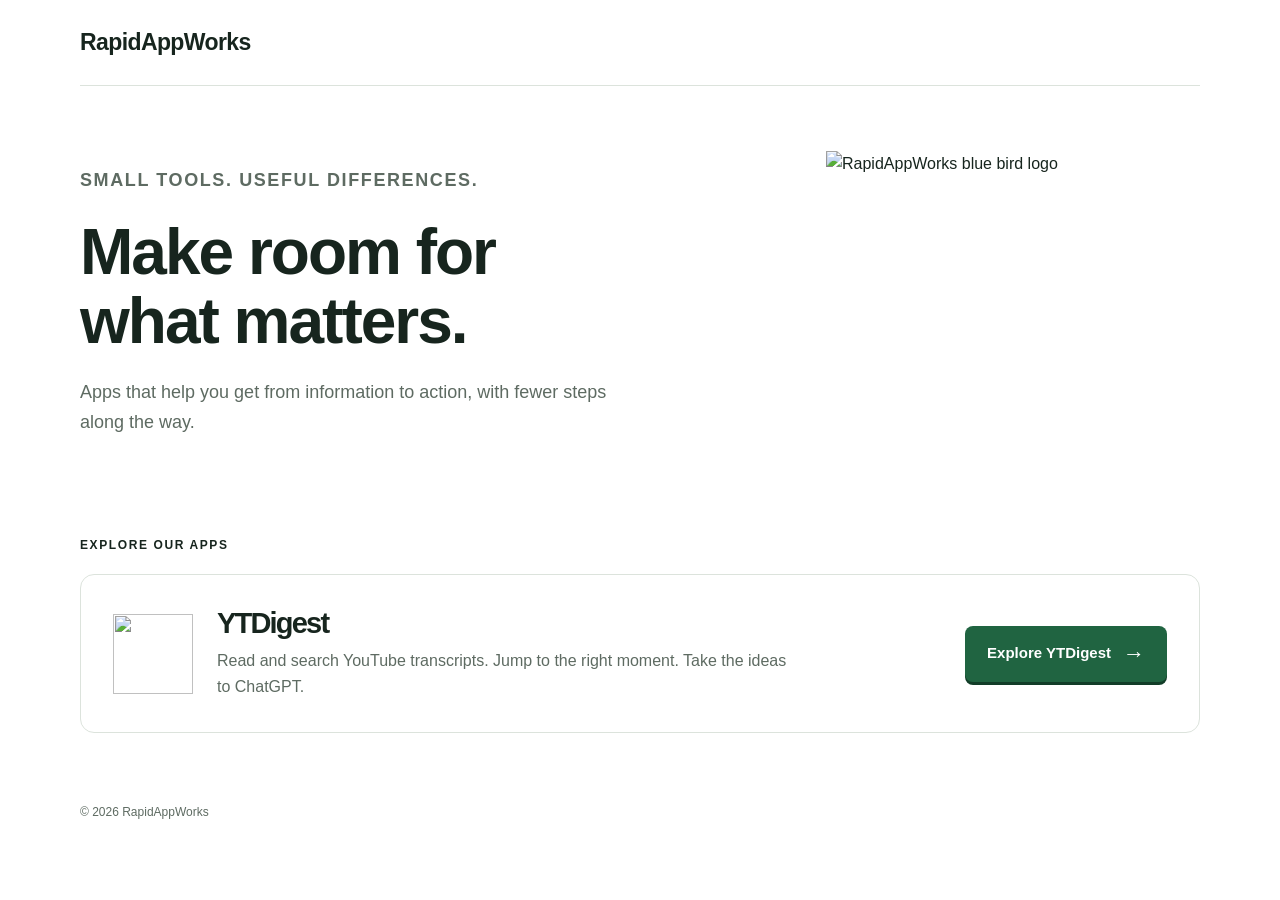
==== index.html @ c89832cf "Publish RapidAppWorks static website" ====
<!doctype html>
<html lang="en">
<head>
<meta charset="utf-8"><meta name="viewport" content="width=device-width, initial-scale=1">
<title>RapidAppWorks — Useful apps for everyday work</title>
<meta name="description" content="Discover apps from RapidAppWorks. Start with YTDigest, the free Chrome extension for YouTube transcripts and ChatGPT summaries.">
<link rel="canonical" href="https://rapidappworks.com/"><meta property="og:title" content="RapidAppWorks — Useful apps for everyday work"><meta property="og:description" content="Discover YTDigest and apps from RapidAppWorks."><meta property="og:type" content="website"><meta property="og:url" content="https://rapidappworks.com/">
<link rel="stylesheet" href="styles.css"><link rel="icon" href="assets/rapidappworks.png" type="image/png">
<style>.home-header{height:86px;display:flex;align-items:center;border-bottom:1px solid #dce3dc;font-size:23px;font-weight:700;letter-spacing:-.6px}.home-hero{display:grid;grid-template-columns:1.5fr 1fr;align-items:center;gap:50px;padding-block:65px}.home-hero h1{font-size:clamp(40px,5vw,66px);letter-spacing:-2px}.home-hero p{max-width:570px;color:#5e6b62;font-size:18px}.home-logo{width:100%;max-width:320px;justify-self:center}.app-card{border:1px solid #dce3dc;border-radius:14px;padding:32px;display:flex;gap:24px;align-items:center;margin:0 0 70px}.app-card>img{width:80px;height:80px}.app-card h2{font-size:29px;margin:0 0 8px}.app-card p{margin:0;max-width:570px;color:#5e6b62}.app-card .install{margin-left:auto;white-space:nowrap}@media(max-width:650px){.home-hero{grid-template-columns:1fr;padding-block:40px;gap:15px}.home-logo{max-width:190px;grid-row:1}.app-card{flex-wrap:wrap;padding:24px}.app-card .install{margin:0}.app-card>img{width:55px;height:55px}}</style>
</head>
<body><a class="skip" href="#main">Skip to content</a><header class="wrap home-header">RapidAppWorks</header><main id="main" class="wrap"><section class="home-hero"><div><p class="eyebrow">SMALL TOOLS. USEFUL DIFFERENCES.</p><h1>Make room for<br>what matters.</h1><p>Apps that help you get from information to action, with fewer steps along the way.</p></div><img class="home-logo" src="assets/rapidappworks.png" alt="RapidAppWorks blue bird logo" width="320" height="320"></section><section aria-labelledby="apps"><p class="eyebrow" id="apps" style="margin-bottom:18px">EXPLORE OUR APPS</p><article class="app-card"><img src="assets/ytdigest.png" alt="" width="80" height="80"><div><h2>YTDigest</h2><p>Read and search YouTube transcripts. Jump to the right moment. Take the ideas to ChatGPT.</p></div><a class="install" href="yt-digest/">Explore YTDigest <span aria-hidden="true">→</span></a></article></section></main><footer class="wrap"><p>© 2026 RapidAppWorks</p></footer></body>
</html>
---- styles.css ----
:root{color-scheme:light;--ink:#17251e;--muted:#5e6b62;--accent:#206441;--line:#dce3dc;--soft:#f3f6f0}*{box-sizing:border-box}html{scroll-behavior:smooth;scroll-padding-top:30px}body{margin:0;color:var(--ink);background:#fff;font-family:Arial,Helvetica,sans-serif;font-size:16px;line-height:1.65}a{color:inherit;text-decoration:none}a:focus-visible,summary:focus-visible{outline:3px solid #276ada;outline-offset:5px}svg{width:24px;height:24px;fill:none;stroke:currentColor;stroke-width:1.7;stroke-linecap:round;stroke-linejoin:round;flex-shrink:0}img{object-fit:contain}.wrap{width:min(1120px,calc(100% - 64px));margin-inline:auto}.header{height:92px;display:flex;align-items:center;justify-content:space-between;gap:24px;border-bottom:1px solid var(--line)}.brand{display:flex;align-items:center;gap:9px;font-size:25px;font-weight:800;letter-spacing:-1px}.brand b{font-weight:400}nav{display:flex;gap:30px;font-size:14px;font-weight:600}nav a:hover,.text-link:hover{color:var(--accent)}.install{display:inline-flex;align-items:center;justify-content:center;gap:12px;min-height:56px;padding:14px 22px;background:var(--accent);color:white;border-radius:8px;font-size:15px;font-weight:700;box-shadow:0 3px 0 #123d28;transition:background .2s,transform .2s}.install:hover{background:#174d32;transform:translateY(-2px)}.install>span{font-size:22px;line-height:1}.install.small{min-height:42px;font-size:14px;padding:9px 16px;box-shadow:none}.chrome{width:22px;height:22px}.hero{padding-top:57px;text-align:center}.eyebrow{font-size:12px;font-weight:700;letter-spacing:1.6px;margin:0;display:flex;align-items:center;gap:8px}.hero>.eyebrow{justify-content:center}.status-dot{width:7px;height:7px;border-radius:50%;background:#519969}h1{font-size:clamp(44px,5.6vw,72px);line-height:1.08;letter-spacing:-3.6px;margin:22px 0}h1>span{font-weight:500}em{font-family:Georgia,'Times New Roman',serif;font-weight:400;color:var(--accent)}.hero-copy{font-size:18px;color:var(--muted);max-width:640px;margin:0 auto;line-height:1.75}.hero-actions{display:flex;justify-content:center;align-items:center;gap:28px;margin-top:27px}.text-link{display:flex;gap:12px;align-items:center;font-size:14px;font-weight:600}.text-link span{font-size:22px}.assurances{display:flex;gap:23px;justify-content:center;color:#566d5b;font-size:13px;margin:23px 0 42px}.product-preview{max-width:980px;margin:0 auto;text-align:left;border:1px solid #d4ddd4;border-radius:13px;overflow:hidden;box-shadow:0 23px 65px #1b302410;background:#fff}.browser-bar{display:flex;align-items:center;justify-content:space-between;gap:12px;background:#f3f5f1;border-bottom:1px solid var(--line);padding:11px 19px;font-size:12px;color:#5d6b5e}.dots{letter-spacing:3px;color:#aeb9aa}.preview-label{font-size:12px;letter-spacing:1px}.preview-content{display:grid;grid-template-columns:1.05fr 1fr;gap:24px;padding:23px}.video-stage{background:#e0e9d2;padding:23px 25px 16px;border-radius:5px;color:#28412b}.video-tag{font-size:12px;font-weight:700;letter-spacing:1.8px}.video-stage>p{font-size:37px;letter-spacing:-1px;line-height:1.08;font-weight:800;margin:17px 0 25px}.video-stage i{font-family:Georgia,serif;font-weight:400}.video-bottom{display:flex;align-items:center;gap:11px;font-size:12px}.timeline{height:3px;flex:1;background:#839878}.video-side h3{font-size:15px;line-height:1.4;margin:13px 0 4px}.video-meta{font-size:12px;color:var(--muted);margin:0}.panel-heading{display:flex;justify-content:space-between;align-items:center;font-size:16px;font-weight:700}.panel-heading>span:first-child{display:flex;align-items:center;gap:5px}.pill{font-size:12px;font-weight:400;padding:3px 8px;border:1px solid var(--line);border-radius:4px}.search-preview{display:flex;align-items:center;gap:8px;padding:8px 10px;border:1px solid var(--line);border-radius:5px;font-size:12px;color:var(--muted);margin-top:14px}.search-preview svg{width:16px;height:16px}.transcript-lines p{display:flex;gap:12px;font-size:13px;line-height:1.6;padding:9px 8px;margin:3px 0}.time{color:var(--accent);font-variant-numeric:tabular-nums}.selected{background:#eff5e8;border-radius:5px}mark{background:#d5e7b8;color:inherit}.summary-preview{display:flex;justify-content:center;align-items:center;gap:8px;color:white;background:#263c2d;border-radius:5px;padding:9px;font-size:13px;font-weight:600;margin-top:12px}.summary-preview>span:first-child{font-size:20px}.insight-strip{display:flex;align-items:center;gap:13px;background:#f3f6ee;padding:17px 25px;border-top:1px solid var(--line)}.insight-icon{display:grid;place-items:center;background:#e2ead8;color:#476d38;width:39px;height:39px;border-radius:50%;font-size:27px}.insight-strip strong{font-size:14px}.insight-strip p{margin:0;color:var(--muted);font-size:12px}.strip-arrow{margin-left:auto;font-size:25px;color:#617453}figcaption{font-size:12px;color:#64735e;padding:7px 15px;text-align:center}.use-cases{display:flex;align-items:center;justify-content:space-between;gap:25px;padding:31px 0;border-bottom:1px solid var(--line);margin-top:29px}.use-cases>span{font-size:12px;font-weight:700;letter-spacing:1.2px}.use-cases p{font-size:18px;margin:0;color:#5e6d59}.use-cases p span{padding:0 9px;color:#a2af9a}.section{padding-top:85px;padding-bottom:85px}h2{font-size:clamp(34px,4vw,48px);line-height:1.13;letter-spacing:-1.8px;margin:17px 0 24px}.section-heading{display:flex;align-items:flex-end;justify-content:space-between;gap:50px;margin-bottom:28px}.section-heading>p{max-width:350px;color:var(--muted);margin-bottom:27px}.feature-grid{display:grid;grid-template-columns:repeat(4,1fr);gap:16px}.feature{padding:24px 21px;background:#f8faf5;border:1px solid var(--line);border-radius:10px}.feature.highlight{background:#eaf2e2;border-color:#ccddbe}.feature-top{display:flex;align-items:center;justify-content:space-between;margin-bottom:37px;color:var(--accent)}.feature-top>span{font-size:12px;color:#718069}.feature-label{font-size:12px!important;letter-spacing:.7px;font-weight:700;color:#58734b!important}.feature h3{font-size:21px;line-height:1.25;letter-spacing:-.6px;margin:10px 0 12px}.feature p{font-size:16px;color:var(--muted);line-height:1.75}.how{background:var(--soft);border-block:1px solid var(--line)}.steps{display:grid;grid-template-columns:repeat(3,1fr);gap:46px;margin:38px 0}.step-number{display:block;font-size:14px;font-weight:700;color:var(--accent);border-bottom:1px solid #cfdac8;padding-bottom:14px}.steps h3{font-size:21px;letter-spacing:-.5px;margin:21px 0 8px}.steps p{font-size:16px;color:var(--muted);margin:0}.faq{display:grid;grid-template-columns:.9fr 1.1fr;gap:70px}.answers details{border-bottom:1px solid var(--line);padding:20px 0}.answers details:first-child{padding-top:0}summary{cursor:pointer;list-style:none;font-size:17px;font-weight:600;display:flex;justify-content:space-between;gap:20px;align-items:baseline}summary::-webkit-details-marker{display:none}summary::after{content:'+';font-size:22px;font-weight:400;color:var(--accent)}details[open] summary::after{content:'−'}.answers p{font-size:16px;color:var(--muted);line-height:1.75;margin:12px 0 0}.answers a{text-decoration:underline;text-underline-offset:3px}.final-cta{background:#21352a;border-radius:15px;color:#fff;text-align:center;padding:53px 24px;margin-bottom:60px}.final-cta .eyebrow{justify-content:center;color:#c2d0b7}.final-cta h2{font-size:49px;margin:20px 0 27px}.final-cta em{color:#c8e2a5}.final-cta .install{background:#d5e9bd;color:#243e2d;box-shadow:0 3px 0 #94ae7b}.final-cta .install:hover{background:#e3f2d1}.cta-note{font-size:13px;color:#c2d0b7;margin-top:19px}footer{display:flex;flex-wrap:wrap;justify-content:space-between;gap:25px;padding-bottom:28px}.footer-brand{display:flex;align-items:center;gap:16px}.footer-brand .brand{font-size:22px}.footer-brand>span{font-size:12px;color:var(--muted)}.footer-links{display:flex;gap:25px;align-items:center;font-size:14px}footer>p{width:100%;font-size:12px;color:var(--muted);margin:0}.skip{position:absolute;top:-100px;left:20px;z-index:5;background:white;padding:10px}.skip:focus{top:10px}@media(min-width:1400px){.hero{padding-top:72px}}@media(max-width:900px){.feature-grid{grid-template-columns:1fr 1fr}.use-cases{flex-direction:column;gap:12px}.faq{gap:35px}.steps{gap:25px}nav{gap:18px}.video-stage>p{font-size:30px}}@media(max-width:650px){.wrap{width:calc(100% - 36px)}.header{height:76px;gap:12px}.header nav{display:none}.brand{font-size:23px}.header .install{font-size:13px;padding:9px 12px;gap:7px}.hero{padding-top:40px}h1{font-size:44px;letter-spacing:-2px}.hero>.eyebrow{font-size:10px;letter-spacing:1px}.hero-copy{font-size:16px}.desktop-break{display:none}.hero-actions{flex-direction:column;gap:20px}.assurances{gap:12px;font-size:12px;margin-bottom:30px}.preview-content{grid-template-columns:1fr;padding:16px;gap:21px}.video-stage>p{font-size:35px}.preview-label{display:none}.transcript-lines p{font-size:14px}.use-cases{margin-top:18px;padding:25px 0;gap:10px;text-align:center}.use-cases>span{font-size:11px}.use-cases p{font-size:15px}.use-cases p span{padding:0 4px}.section{padding-block:55px}.section-heading{display:block;margin-bottom:23px}.section-heading>p{max-width:none}.feature-grid{gap:12px}.feature{padding:19px 16px}.feature-top{margin-bottom:27px}.feature h3{font-size:21px}.feature-label{font-size:10px!important}.feature p{font-size:15px}.steps{grid-template-columns:1fr;gap:25px}.step-number{padding-bottom:8px}.steps h3{margin-top:13px}.faq{grid-template-columns:1fr;gap:18px}.final-cta{padding:40px 17px;margin-bottom:38px}.final-cta h2{font-size:36px}.final-cta .eyebrow{font-size:10px;letter-spacing:1px}.install{padding:14px 16px;font-size:14px;gap:9px}.footer-brand{flex-wrap:wrap;gap:12px}footer{gap:20px}.eyebrow{font-size:11px}.insight-strip{padding:14px 16px}.strip-arrow{display:none}}@media(max-width:380px){.feature-grid{grid-template-columns:1fr}.assurances{flex-wrap:wrap}.install{font-size:12px}h1{font-size:39px}}@media(prefers-reduced-motion:reduce){html{scroll-behavior:auto}.install{transition:none}}
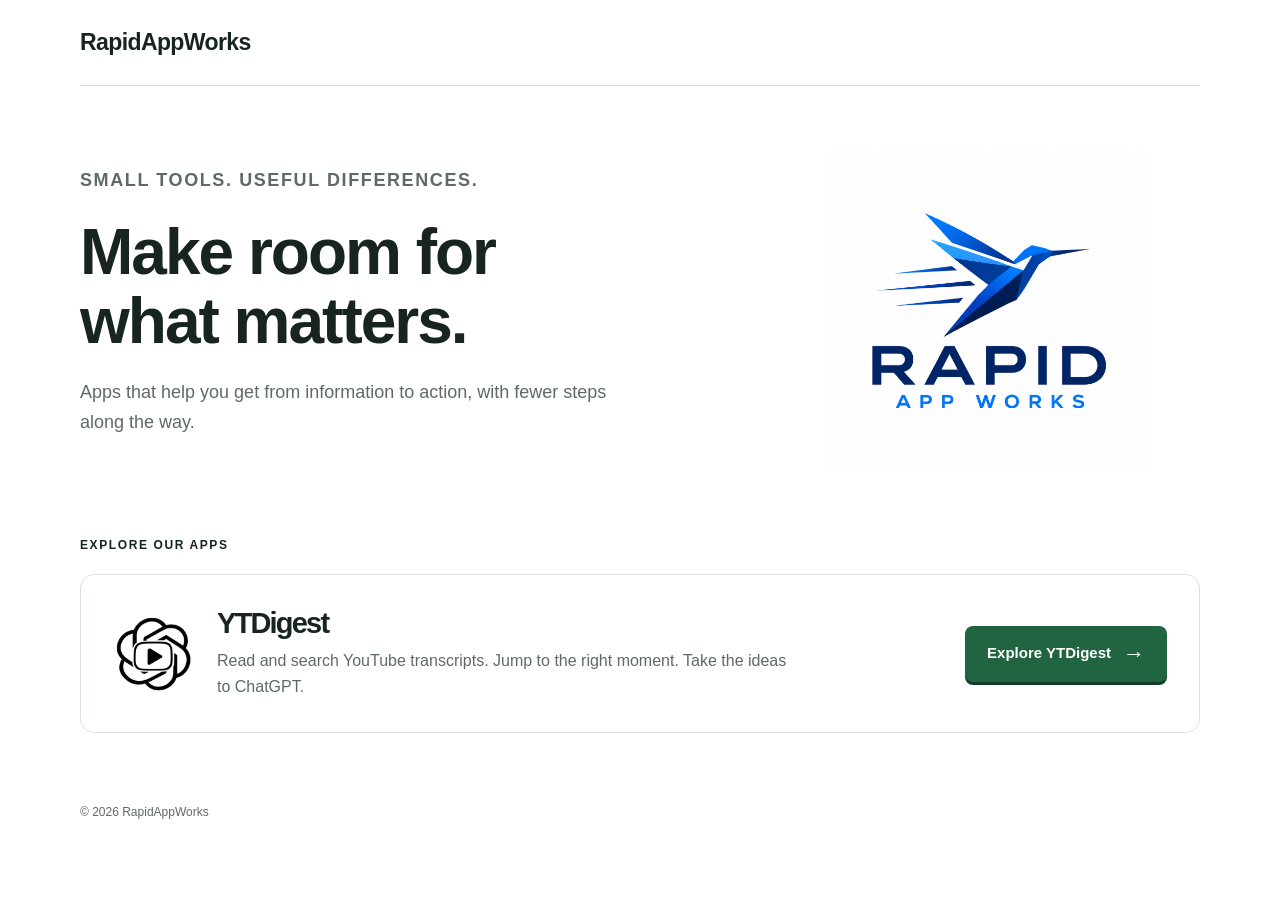
==== commit ddbb11ad: "Add GA4 analytics and refresh YTDigest landing page" ====
--- a/index.html
+++ b/index.html
@@ -1,6 +1,15 @@
 <!doctype html>
 <html lang="en">
 <head>
+<!-- Google tag (gtag.js) -->
+<script async src="https://www.googletagmanager.com/gtag/js?id=G-VMC909K813"></script>
+<script>
+window.dataLayer = window.dataLayer || [];
+function gtag(){dataLayer.push(arguments);}
+gtag('js', new Date());
+gtag('config', 'G-VMC909K813');
+</script>
+<script defer src="analytics.js"></script>
 <meta charset="utf-8"><meta name="viewport" content="width=device-width, initial-scale=1">
 <title>RapidAppWorks — Useful apps for everyday work</title>
 <meta name="description" content="Discover apps from RapidAppWorks. Start with YTDigest, the free Chrome extension for YouTube transcripts and ChatGPT summaries.">
--- a/styles.css
+++ b/styles.css
@@ -1 +1,7 @@
 :root{color-scheme:light;--ink:#17251e;--muted:#5e6b62;--accent:#206441;--line:#dce3dc;--soft:#f3f6f0}*{box-sizing:border-box}html{scroll-behavior:smooth;scroll-padding-top:30px}body{margin:0;color:var(--ink);background:#fff;font-family:Arial,Helvetica,sans-serif;font-size:16px;line-height:1.65}a{color:inherit;text-decoration:none}a:focus-visible,summary:focus-visible{outline:3px solid #276ada;outline-offset:5px}svg{width:24px;height:24px;fill:none;stroke:currentColor;stroke-width:1.7;stroke-linecap:round;stroke-linejoin:round;flex-shrink:0}img{object-fit:contain}.wrap{width:min(1120px,calc(100% - 64px));margin-inline:auto}.header{height:92px;display:flex;align-items:center;justify-content:space-between;gap:24px;border-bottom:1px solid var(--line)}.brand{display:flex;align-items:center;gap:9px;font-size:25px;font-weight:800;letter-spacing:-1px}.brand b{font-weight:400}nav{display:flex;gap:30px;font-size:14px;font-weight:600}nav a:hover,.text-link:hover{color:var(--accent)}.install{display:inline-flex;align-items:center;justify-content:center;gap:12px;min-height:56px;padding:14px 22px;background:var(--accent);color:white;border-radius:8px;font-size:15px;font-weight:700;box-shadow:0 3px 0 #123d28;transition:background .2s,transform .2s}.install:hover{background:#174d32;transform:translateY(-2px)}.install>span{font-size:22px;line-height:1}.install.small{min-height:42px;font-size:14px;padding:9px 16px;box-shadow:none}.chrome{width:22px;height:22px}.hero{padding-top:57px;text-align:center}.eyebrow{font-size:12px;font-weight:700;letter-spacing:1.6px;margin:0;display:flex;align-items:center;gap:8px}.hero>.eyebrow{justify-content:center}.status-dot{width:7px;height:7px;border-radius:50%;background:#519969}h1{font-size:clamp(44px,5.6vw,72px);line-height:1.08;letter-spacing:-3.6px;margin:22px 0}h1>span{font-weight:500}em{font-family:Georgia,'Times New Roman',serif;font-weight:400;color:var(--accent)}.hero-copy{font-size:18px;color:var(--muted);max-width:640px;margin:0 auto;line-height:1.75}.hero-actions{display:flex;justify-content:center;align-items:center;gap:28px;margin-top:27px}.text-link{display:flex;gap:12px;align-items:center;font-size:14px;font-weight:600}.text-link span{font-size:22px}.assurances{display:flex;gap:23px;justify-content:center;color:#566d5b;font-size:13px;margin:23px 0 42px}.product-preview{max-width:980px;margin:0 auto;text-align:left;border:1px solid #d4ddd4;border-radius:13px;overflow:hidden;box-shadow:0 23px 65px #1b302410;background:#fff}.browser-bar{display:flex;align-items:center;justify-content:space-between;gap:12px;background:#f3f5f1;border-bottom:1px solid var(--line);padding:11px 19px;font-size:12px;color:#5d6b5e}.dots{letter-spacing:3px;color:#aeb9aa}.preview-label{font-size:12px;letter-spacing:1px}.preview-content{display:grid;grid-template-columns:1.05fr 1fr;gap:24px;padding:23px}.video-stage{background:#e0e9d2;padding:23px 25px 16px;border-radius:5px;color:#28412b}.video-tag{font-size:12px;font-weight:700;letter-spacing:1.8px}.video-stage>p{font-size:37px;letter-spacing:-1px;line-height:1.08;font-weight:800;margin:17px 0 25px}.video-stage i{font-family:Georgia,serif;font-weight:400}.video-bottom{display:flex;align-items:center;gap:11px;font-size:12px}.timeline{height:3px;flex:1;background:#839878}.video-side h3{font-size:15px;line-height:1.4;margin:13px 0 4px}.video-meta{font-size:12px;color:var(--muted);margin:0}.panel-heading{display:flex;justify-content:space-between;align-items:center;font-size:16px;font-weight:700}.panel-heading>span:first-child{display:flex;align-items:center;gap:5px}.pill{font-size:12px;font-weight:400;padding:3px 8px;border:1px solid var(--line);border-radius:4px}.search-preview{display:flex;align-items:center;gap:8px;padding:8px 10px;border:1px solid var(--line);border-radius:5px;font-size:12px;color:var(--muted);margin-top:14px}.search-preview svg{width:16px;height:16px}.transcript-lines p{display:flex;gap:12px;font-size:13px;line-height:1.6;padding:9px 8px;margin:3px 0}.time{color:var(--accent);font-variant-numeric:tabular-nums}.selected{background:#eff5e8;border-radius:5px}mark{background:#d5e7b8;color:inherit}.summary-preview{display:flex;justify-content:center;align-items:center;gap:8px;color:white;background:#263c2d;border-radius:5px;padding:9px;font-size:13px;font-weight:600;margin-top:12px}.summary-preview>span:first-child{font-size:20px}.insight-strip{display:flex;align-items:center;gap:13px;background:#f3f6ee;padding:17px 25px;border-top:1px solid var(--line)}.insight-icon{display:grid;place-items:center;background:#e2ead8;color:#476d38;width:39px;height:39px;border-radius:50%;font-size:27px}.insight-strip strong{font-size:14px}.insight-strip p{margin:0;color:var(--muted);font-size:12px}.strip-arrow{margin-left:auto;font-size:25px;color:#617453}figcaption{font-size:12px;color:#64735e;padding:7px 15px;text-align:center}.use-cases{display:flex;align-items:center;justify-content:space-between;gap:25px;padding:31px 0;border-bottom:1px solid var(--line);margin-top:29px}.use-cases>span{font-size:12px;font-weight:700;letter-spacing:1.2px}.use-cases p{font-size:18px;margin:0;color:#5e6d59}.use-cases p span{padding:0 9px;color:#a2af9a}.section{padding-top:85px;padding-bottom:85px}h2{font-size:clamp(34px,4vw,48px);line-height:1.13;letter-spacing:-1.8px;margin:17px 0 24px}.section-heading{display:flex;align-items:flex-end;justify-content:space-between;gap:50px;margin-bottom:28px}.section-heading>p{max-width:350px;color:var(--muted);margin-bottom:27px}.feature-grid{display:grid;grid-template-columns:repeat(4,1fr);gap:16px}.feature{padding:24px 21px;background:#f8faf5;border:1px solid var(--line);border-radius:10px}.feature.highlight{background:#eaf2e2;border-color:#ccddbe}.feature-top{display:flex;align-items:center;justify-content:space-between;margin-bottom:37px;color:var(--accent)}.feature-top>span{font-size:12px;color:#718069}.feature-label{font-size:12px!important;letter-spacing:.7px;font-weight:700;color:#58734b!important}.feature h3{font-size:21px;line-height:1.25;letter-spacing:-.6px;margin:10px 0 12px}.feature p{font-size:16px;color:var(--muted);line-height:1.75}.how{background:var(--soft);border-block:1px solid var(--line)}.steps{display:grid;grid-template-columns:repeat(3,1fr);gap:46px;margin:38px 0}.step-number{display:block;font-size:14px;font-weight:700;color:var(--accent);border-bottom:1px solid #cfdac8;padding-bottom:14px}.steps h3{font-size:21px;letter-spacing:-.5px;margin:21px 0 8px}.steps p{font-size:16px;color:var(--muted);margin:0}.faq{display:grid;grid-template-columns:.9fr 1.1fr;gap:70px}.answers details{border-bottom:1px solid var(--line);padding:20px 0}.answers details:first-child{padding-top:0}summary{cursor:pointer;list-style:none;font-size:17px;font-weight:600;display:flex;justify-content:space-between;gap:20px;align-items:baseline}summary::-webkit-details-marker{display:none}summary::after{content:'+';font-size:22px;font-weight:400;color:var(--accent)}details[open] summary::after{content:'−'}.answers p{font-size:16px;color:var(--muted);line-height:1.75;margin:12px 0 0}.answers a{text-decoration:underline;text-underline-offset:3px}.final-cta{background:#21352a;border-radius:15px;color:#fff;text-align:center;padding:53px 24px;margin-bottom:60px}.final-cta .eyebrow{justify-content:center;color:#c2d0b7}.final-cta h2{font-size:49px;margin:20px 0 27px}.final-cta em{color:#c8e2a5}.final-cta .install{background:#d5e9bd;color:#243e2d;box-shadow:0 3px 0 #94ae7b}.final-cta .install:hover{background:#e3f2d1}.cta-note{font-size:13px;color:#c2d0b7;margin-top:19px}footer{display:flex;flex-wrap:wrap;justify-content:space-between;gap:25px;padding-bottom:28px}.footer-brand{display:flex;align-items:center;gap:16px}.footer-brand .brand{font-size:22px}.footer-brand>span{font-size:12px;color:var(--muted)}.footer-links{display:flex;gap:25px;align-items:center;font-size:14px}footer>p{width:100%;font-size:12px;color:var(--muted);margin:0}.skip{position:absolute;top:-100px;left:20px;z-index:5;background:white;padding:10px}.skip:focus{top:10px}@media(min-width:1400px){.hero{padding-top:72px}}@media(max-width:900px){.feature-grid{grid-template-columns:1fr 1fr}.use-cases{flex-direction:column;gap:12px}.faq{gap:35px}.steps{gap:25px}nav{gap:18px}.video-stage>p{font-size:30px}}@media(max-width:650px){.wrap{width:calc(100% - 36px)}.header{height:76px;gap:12px}.header nav{display:none}.brand{font-size:23px}.header .install{font-size:13px;padding:9px 12px;gap:7px}.hero{padding-top:40px}h1{font-size:44px;letter-spacing:-2px}.hero>.eyebrow{font-size:10px;letter-spacing:1px}.hero-copy{font-size:16px}.desktop-break{display:none}.hero-actions{flex-direction:column;gap:20px}.assurances{gap:12px;font-size:12px;margin-bottom:30px}.preview-content{grid-template-columns:1fr;padding:16px;gap:21px}.video-stage>p{font-size:35px}.preview-label{display:none}.transcript-lines p{font-size:14px}.use-cases{margin-top:18px;padding:25px 0;gap:10px;text-align:center}.use-cases>span{font-size:11px}.use-cases p{font-size:15px}.use-cases p span{padding:0 4px}.section{padding-block:55px}.section-heading{display:block;margin-bottom:23px}.section-heading>p{max-width:none}.feature-grid{gap:12px}.feature{padding:19px 16px}.feature-top{margin-bottom:27px}.feature h3{font-size:21px}.feature-label{font-size:10px!important}.feature p{font-size:15px}.steps{grid-template-columns:1fr;gap:25px}.step-number{padding-bottom:8px}.steps h3{margin-top:13px}.faq{grid-template-columns:1fr;gap:18px}.final-cta{padding:40px 17px;margin-bottom:38px}.final-cta h2{font-size:36px}.final-cta .eyebrow{font-size:10px;letter-spacing:1px}.install{padding:14px 16px;font-size:14px;gap:9px}.footer-brand{flex-wrap:wrap;gap:12px}footer{gap:20px}.eyebrow{font-size:11px}.insight-strip{padding:14px 16px}.strip-arrow{display:none}}@media(max-width:380px){.feature-grid{grid-template-columns:1fr}.assurances{flex-wrap:wrap}.install{font-size:12px}h1{font-size:39px}}@media(prefers-reduced-motion:reduce){html{scroll-behavior:auto}.install{transition:none}}
+/* Product screenshots and feature walkthroughs */
+.real-hero{max-width:940px;margin:0 auto;border:1px solid var(--line);border-radius:14px;overflow:hidden;background:#fff;box-shadow:0 20px 65px #17332310}.real-hero>img{display:block;width:100%;height:auto}.feature-row{display:grid;grid-template-columns:1.15fr 1fr;gap:64px;align-items:center;padding:52px 0;border-bottom:1px solid var(--line)}.feature-row.reverse .feature-media{order:2}.feature-row.reverse .feature-explanation{order:1}.feature-row.reverse{grid-template-columns:1fr 1.15fr}.feature-explanation h3{font-size:34px;line-height:1.15;letter-spacing:-1px;margin:17px 0}.feature-explanation p,.feature-explanation li{font-size:16px;color:var(--muted)}.feature-explanation strong{color:var(--ink)}.feature-explanation ul{padding-left:20px}.feature-explanation li{margin:10px 0}.feature-explanation li::marker{color:var(--accent)}.feature-media{min-width:0;background:#f0f5eb;border:1px solid #d7e4cf;border-radius:15px;padding:18px}.feature-media figure{margin:0;min-width:0}.feature-media figcaption{font-size:14px;line-height:1.5;padding:16px 4px 3px;text-align:left}.shot-gallery{display:flex;overflow-x:auto;scroll-snap-type:x mandatory;gap:20px;scrollbar-color:#74936b #e0e9da;scrollbar-width:thin;padding-bottom:12px}.shot-gallery>figure{flex:0 0 100%;scroll-snap-align:start}.gallery-hint{font-size:13px;color:#557447;margin:8px 0 0}.capture{position:relative;overflow:hidden;border-radius:8px;background:white;border:1px solid #dce3dc}.capture img{display:block;max-width:none;width:100%;height:auto}.button-capture{aspect-ratio:520/178}.button-capture img{width:137.31%;transform:translate(-26.2%,-23.5%)}.raw-capture{aspect-ratio:520/630}.raw-capture img{width:182.3%;transform:translate(-43.78%,-5.48%)}.search-capture{aspect-ratio:520/650}.search-capture img{width:129.04%;transform:translate(-21.46%,-3.95%)}.timestamp-capture{aspect-ratio:520/650}.timestamp-capture img{width:133.46%;transform:translate(-24.49%,-10%)}.export-capture{aspect-ratio:520/170}.export-capture img{width:182.3%;transform:translate(-43.78%,-5.48%)}.export-capture::after{content:'';position:absolute;right:2.2%;top:7%;width:16%;height:24%;border:2px solid #206441;border-radius:6px;pointer-events:none}.chat-capture img{width:100%}.control-key{display:flex;gap:22px;margin-top:17px;font-size:14px}.control-key b{display:inline-grid;place-items:center;width:23px;height:23px;border-radius:50%;background:#206441;color:white;margin-right:5px}.segment-note{padding:26px 30px;border-radius:10px;background:var(--soft);margin-top:35px}.segment-note h3{font-size:22px;margin:0 0 8px}.segment-note p{margin:0;color:var(--muted)}.policy{max-width:820px;padding-block:50px 80px}.policy h1{font-size:43px;letter-spacing:-1.4px;line-height:1.15}.policy h2{font-size:27px;letter-spacing:-.6px;margin-top:36px}.policy p,.policy li{font-size:16px;color:var(--muted)}.policy li{margin-bottom:12px}.policy a{text-decoration:underline;text-underline-offset:3px}.policy .contact-email{max-width:100%;height:auto}.policy em{font-family:inherit;color:var(--muted)}@media(max-width:800px){.feature-row,.feature-row.reverse{grid-template-columns:1fr;gap:25px;padding:35px 0}.feature-row.reverse .feature-media,.feature-row.reverse .feature-explanation{order:initial}.feature-explanation h3{font-size:29px}.feature-media{max-width:570px;width:100%;margin:auto}.feature-row .feature-explanation{grid-row:1}.policy h1{font-size:35px}.real-hero{margin-top:10px}}@media(prefers-reduced-motion:no-preference){.shot-gallery{scroll-behavior:smooth}}
+.button-capture img,.raw-capture img,.search-capture img,.timestamp-capture img,.export-capture img{position:absolute;top:0;left:0}.shot-gallery:focus-visible{outline:3px solid #206441;outline-offset:4px}
+.transcript-sequence{display:grid;gap:20px}.button-capture{aspect-ratio:520/130}.raw-capture{aspect-ratio:520/460}.shot-gallery{align-items:flex-start}
+/* Official Chrome Web Store badge: unchanged artwork and original aspect ratio. */
+.store-badge{display:inline-block;flex-shrink:0;line-height:0;margin:8px;vertical-align:middle}.store-badge img{display:block;width:248px;height:auto;max-width:100%}.header .store-badge img{width:180px}.final-cta .store-badge{margin:8px 16px}.hero-actions .store-badge{margin:8px 0}@media(max-width:650px){.header .store-badge{margin:8px 0 8px 12px}.header .store-badge img{width:155px}.header{min-height:82px;height:auto}.header .brand{font-size:21px}.header .brand img{width:32px;height:32px}}@media(max-width:360px){.header{flex-wrap:wrap;justify-content:center;padding:12px 0}.header .store-badge img{width:180px}}
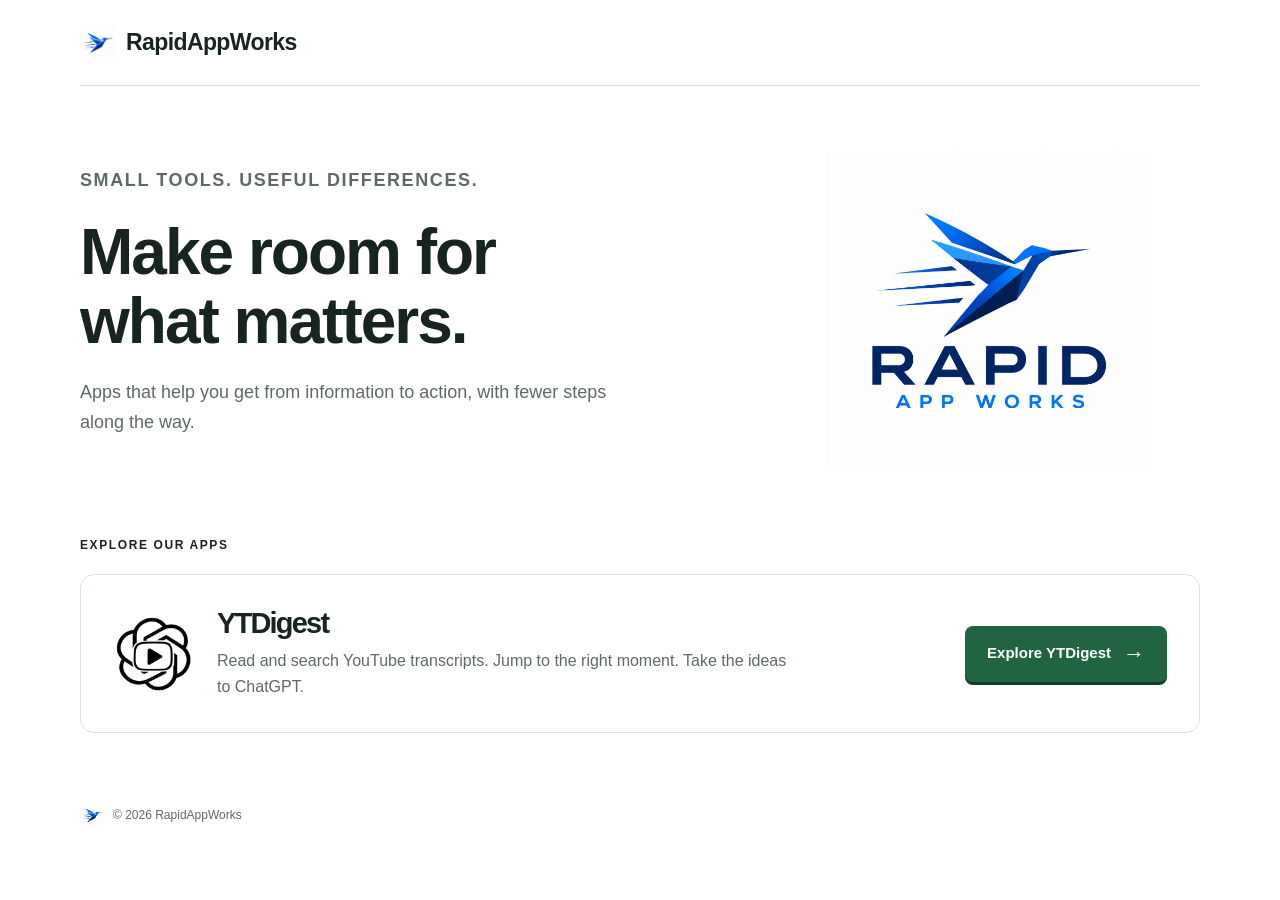
==== commit cf01766b: "Add RapidAppWorks bird favicon and brand mark" ====
--- a/index.html
+++ b/index.html
@@ -14,8 +14,8 @@
 <title>RapidAppWorks — Useful apps for everyday work</title>
 <meta name="description" content="Discover apps from RapidAppWorks. Start with YTDigest, the free Chrome extension for YouTube transcripts and ChatGPT summaries.">
 <link rel="canonical" href="https://rapidappworks.com/"><meta property="og:title" content="RapidAppWorks — Useful apps for everyday work"><meta property="og:description" content="Discover YTDigest and apps from RapidAppWorks."><meta property="og:type" content="website"><meta property="og:url" content="https://rapidappworks.com/">
-<link rel="stylesheet" href="styles.css"><link rel="icon" href="assets/rapidappworks.png" type="image/png">
-<style>.home-header{height:86px;display:flex;align-items:center;border-bottom:1px solid #dce3dc;font-size:23px;font-weight:700;letter-spacing:-.6px}.home-hero{display:grid;grid-template-columns:1.5fr 1fr;align-items:center;gap:50px;padding-block:65px}.home-hero h1{font-size:clamp(40px,5vw,66px);letter-spacing:-2px}.home-hero p{max-width:570px;color:#5e6b62;font-size:18px}.home-logo{width:100%;max-width:320px;justify-self:center}.app-card{border:1px solid #dce3dc;border-radius:14px;padding:32px;display:flex;gap:24px;align-items:center;margin:0 0 70px}.app-card>img{width:80px;height:80px}.app-card h2{font-size:29px;margin:0 0 8px}.app-card p{margin:0;max-width:570px;color:#5e6b62}.app-card .install{margin-left:auto;white-space:nowrap}@media(max-width:650px){.home-hero{grid-template-columns:1fr;padding-block:40px;gap:15px}.home-logo{max-width:190px;grid-row:1}.app-card{flex-wrap:wrap;padding:24px}.app-card .install{margin:0}.app-card>img{width:55px;height:55px}}</style>
+<link rel="stylesheet" href="styles.css"><link rel="icon" href="assets/rapidappworks-bird.png" type="image/png"><link rel="apple-touch-icon" href="assets/rapidappworks-bird.png">
+<style>.home-header{height:86px;display:flex;align-items:center;border-bottom:1px solid #dce3dc;font-size:23px;font-weight:700;letter-spacing:-.6px}.home-brand{display:inline-flex;align-items:center;gap:10px;color:inherit;text-decoration:none}.home-brand img{width:36px;height:36px;object-fit:contain}.home-footer-brand{display:flex;align-items:center;gap:8px}.home-footer-brand img{width:25px;height:25px;object-fit:contain}.home-hero{display:grid;grid-template-columns:1.5fr 1fr;align-items:center;gap:50px;padding-block:65px}.home-hero h1{font-size:clamp(40px,5vw,66px);letter-spacing:-2px}.home-hero p{max-width:570px;color:#5e6b62;font-size:18px}.home-logo{width:100%;max-width:320px;justify-self:center}.app-card{border:1px solid #dce3dc;border-radius:14px;padding:32px;display:flex;gap:24px;align-items:center;margin:0 0 70px}.app-card>img{width:80px;height:80px}.app-card h2{font-size:29px;margin:0 0 8px}.app-card p{margin:0;max-width:570px;color:#5e6b62}.app-card .install{margin-left:auto;white-space:nowrap}@media(max-width:650px){.home-hero{grid-template-columns:1fr;padding-block:40px;gap:15px}.home-logo{max-width:190px;grid-row:1}.app-card{flex-wrap:wrap;padding:24px}.app-card .install{margin:0}.app-card>img{width:55px;height:55px}}</style>
 </head>
-<body><a class="skip" href="#main">Skip to content</a><header class="wrap home-header">RapidAppWorks</header><main id="main" class="wrap"><section class="home-hero"><div><p class="eyebrow">SMALL TOOLS. USEFUL DIFFERENCES.</p><h1>Make room for<br>what matters.</h1><p>Apps that help you get from information to action, with fewer steps along the way.</p></div><img class="home-logo" src="assets/rapidappworks.png" alt="RapidAppWorks blue bird logo" width="320" height="320"></section><section aria-labelledby="apps"><p class="eyebrow" id="apps" style="margin-bottom:18px">EXPLORE OUR APPS</p><article class="app-card"><img src="assets/ytdigest.png" alt="" width="80" height="80"><div><h2>YTDigest</h2><p>Read and search YouTube transcripts. Jump to the right moment. Take the ideas to ChatGPT.</p></div><a class="install" href="yt-digest/">Explore YTDigest <span aria-hidden="true">→</span></a></article></section></main><footer class="wrap"><p>© 2026 RapidAppWorks</p></footer></body>
+<body><a class="skip" href="#main">Skip to content</a><header class="wrap home-header"><a class="home-brand" href="/" aria-label="RapidAppWorks home"><img src="assets/rapidappworks-bird.png" alt="" width="36" height="36"><span>RapidAppWorks</span></a></header><main id="main" class="wrap"><section class="home-hero"><div><p class="eyebrow">SMALL TOOLS. USEFUL DIFFERENCES.</p><h1>Make room for<br>what matters.</h1><p>Apps that help you get from information to action, with fewer steps along the way.</p></div><img class="home-logo" src="assets/rapidappworks.png" alt="RapidAppWorks blue bird logo" width="320" height="320"></section><section aria-labelledby="apps"><p class="eyebrow" id="apps" style="margin-bottom:18px">EXPLORE OUR APPS</p><article class="app-card"><img src="assets/ytdigest.png" alt="" width="80" height="80"><div><h2>YTDigest</h2><p>Read and search YouTube transcripts. Jump to the right moment. Take the ideas to ChatGPT.</p></div><a class="install" href="yt-digest/">Explore YTDigest <span aria-hidden="true">→</span></a></article></section></main><footer class="wrap"><p class="home-footer-brand"><img src="assets/rapidappworks-bird.png" alt="" width="25" height="25">© 2026 RapidAppWorks</p></footer></body>
 </html>
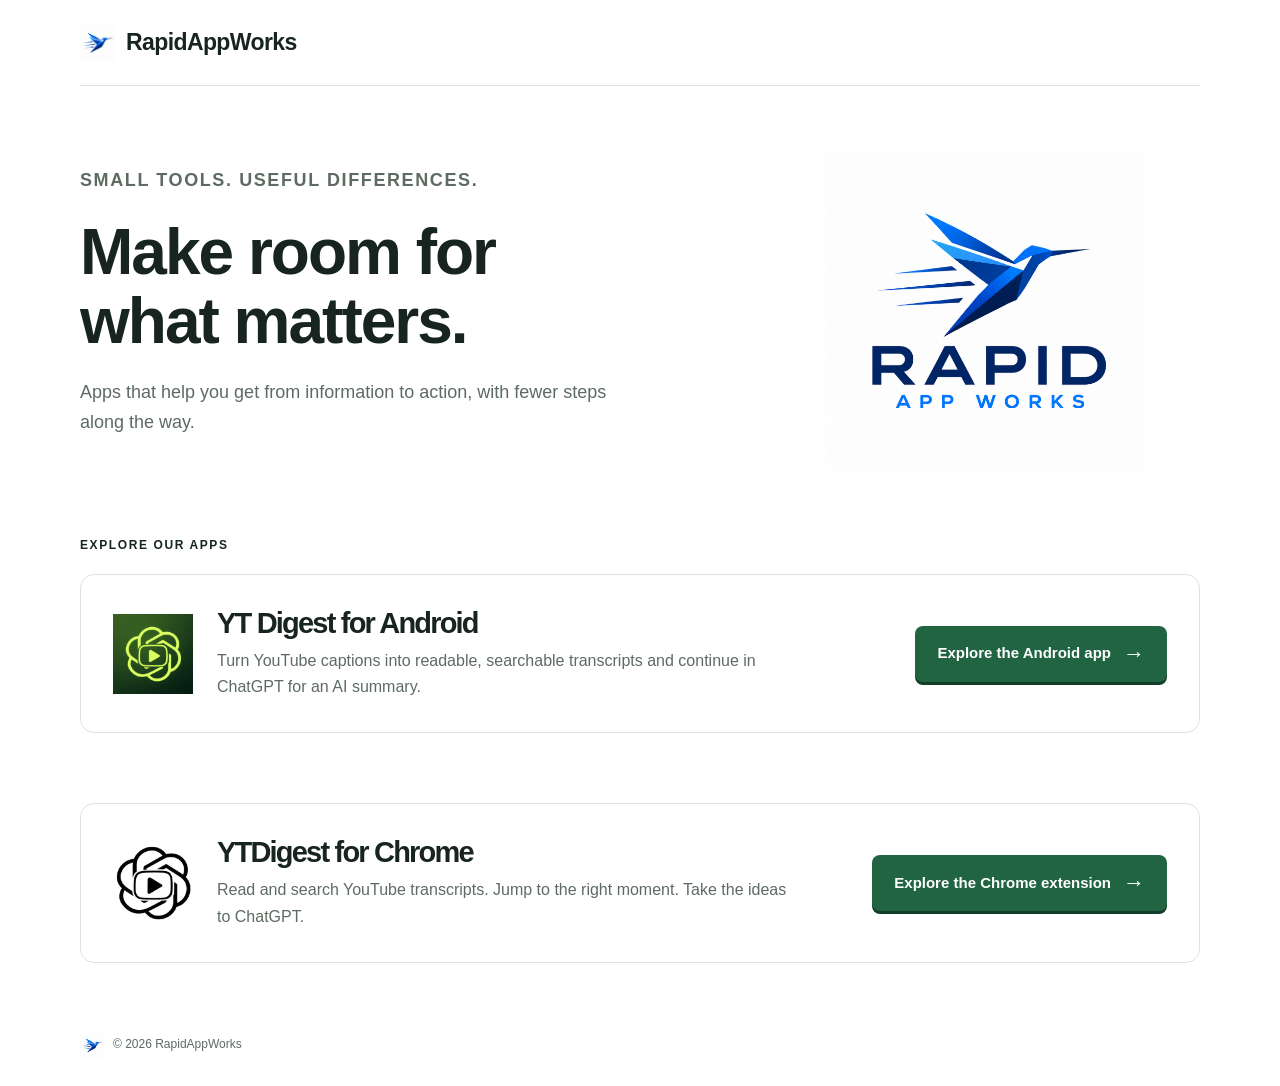
==== commit 872ac90e: "Add YT Digest Android site and privacy policy" ====
--- a/index.html
+++ b/index.html
@@ -12,10 +12,12 @@
 <script defer src="analytics.js"></script>
 <meta charset="utf-8"><meta name="viewport" content="width=device-width, initial-scale=1">
 <title>RapidAppWorks — Useful apps for everyday work</title>
-<meta name="description" content="Discover apps from RapidAppWorks. Start with YTDigest, the free Chrome extension for YouTube transcripts and ChatGPT summaries.">
-<link rel="canonical" href="https://rapidappworks.com/"><meta property="og:title" content="RapidAppWorks — Useful apps for everyday work"><meta property="og:description" content="Discover YTDigest and apps from RapidAppWorks."><meta property="og:type" content="website"><meta property="og:url" content="https://rapidappworks.com/">
+<meta name="description" content="Discover YT Digest for Android and Chrome: read and search YouTube transcripts, then continue in ChatGPT for AI summaries and questions.">
+<meta name="robots" content="index,follow,max-image-preview:large">
+<link rel="canonical" href="https://rapidappworks.com/"><meta property="og:title" content="RapidAppWorks — Useful apps for everyday work"><meta property="og:description" content="Discover YT Digest for Android and Chrome, from YouTube transcription to ChatGPT summaries."><meta property="og:type" content="website"><meta property="og:url" content="https://rapidappworks.com/">
 <link rel="stylesheet" href="styles.css"><link rel="icon" href="assets/rapidappworks-bird.png" type="image/png"><link rel="apple-touch-icon" href="assets/rapidappworks-bird.png">
+<script type="application/ld+json">{"@context":"https://schema.org","@type":"WebSite","name":"RapidAppWorks","url":"https://rapidappworks.com/","publisher":{"@type":"Organization","name":"RapidAppWorks","url":"https://rapidappworks.com/"}}</script>
 <style>.home-header{height:86px;display:flex;align-items:center;border-bottom:1px solid #dce3dc;font-size:23px;font-weight:700;letter-spacing:-.6px}.home-brand{display:inline-flex;align-items:center;gap:10px;color:inherit;text-decoration:none}.home-brand img{width:36px;height:36px;object-fit:contain}.home-footer-brand{display:flex;align-items:center;gap:8px}.home-footer-brand img{width:25px;height:25px;object-fit:contain}.home-hero{display:grid;grid-template-columns:1.5fr 1fr;align-items:center;gap:50px;padding-block:65px}.home-hero h1{font-size:clamp(40px,5vw,66px);letter-spacing:-2px}.home-hero p{max-width:570px;color:#5e6b62;font-size:18px}.home-logo{width:100%;max-width:320px;justify-self:center}.app-card{border:1px solid #dce3dc;border-radius:14px;padding:32px;display:flex;gap:24px;align-items:center;margin:0 0 70px}.app-card>img{width:80px;height:80px}.app-card h2{font-size:29px;margin:0 0 8px}.app-card p{margin:0;max-width:570px;color:#5e6b62}.app-card .install{margin-left:auto;white-space:nowrap}@media(max-width:650px){.home-hero{grid-template-columns:1fr;padding-block:40px;gap:15px}.home-logo{max-width:190px;grid-row:1}.app-card{flex-wrap:wrap;padding:24px}.app-card .install{margin:0}.app-card>img{width:55px;height:55px}}</style>
 </head>
-<body><a class="skip" href="#main">Skip to content</a><header class="wrap home-header"><a class="home-brand" href="/" aria-label="RapidAppWorks home"><img src="assets/rapidappworks-bird.png" alt="" width="36" height="36"><span>RapidAppWorks</span></a></header><main id="main" class="wrap"><section class="home-hero"><div><p class="eyebrow">SMALL TOOLS. USEFUL DIFFERENCES.</p><h1>Make room for<br>what matters.</h1><p>Apps that help you get from information to action, with fewer steps along the way.</p></div><img class="home-logo" src="assets/rapidappworks.png" alt="RapidAppWorks blue bird logo" width="320" height="320"></section><section aria-labelledby="apps"><p class="eyebrow" id="apps" style="margin-bottom:18px">EXPLORE OUR APPS</p><article class="app-card"><img src="assets/ytdigest.png" alt="" width="80" height="80"><div><h2>YTDigest</h2><p>Read and search YouTube transcripts. Jump to the right moment. Take the ideas to ChatGPT.</p></div><a class="install" href="yt-digest/">Explore YTDigest <span aria-hidden="true">→</span></a></article></section></main><footer class="wrap"><p class="home-footer-brand"><img src="assets/rapidappworks-bird.png" alt="" width="25" height="25">© 2026 RapidAppWorks</p></footer></body>
+<body><a class="skip" href="#main">Skip to content</a><header class="wrap home-header"><a class="home-brand" href="/" aria-label="RapidAppWorks home"><img src="assets/rapidappworks-bird.png" alt="" width="36" height="36"><span>RapidAppWorks</span></a></header><main id="main" class="wrap"><section class="home-hero"><div><p class="eyebrow">SMALL TOOLS. USEFUL DIFFERENCES.</p><h1>Make room for<br>what matters.</h1><p>Apps that help you get from information to action, with fewer steps along the way.</p></div><img class="home-logo" src="assets/rapidappworks.png" alt="RapidAppWorks blue bird logo" width="320" height="320"></section><section aria-labelledby="apps"><p class="eyebrow" id="apps" style="margin-bottom:18px">EXPLORE OUR APPS</p><article class="app-card"><img src="assets/ytdigest-android/play-store-icon-512.png" alt="YT Digest Android app icon" width="80" height="80"><div><h2>YT Digest for Android</h2><p>Turn YouTube captions into readable, searchable transcripts and continue in ChatGPT for an AI summary.</p></div><a class="install" href="yt-digest-android/">Explore the Android app <span aria-hidden="true">→</span></a></article><article class="app-card"><img src="assets/ytdigest.png" alt="YTDigest Chrome extension icon" width="80" height="80"><div><h2>YTDigest for Chrome</h2><p>Read and search YouTube transcripts. Jump to the right moment. Take the ideas to ChatGPT.</p></div><a class="install" href="yt-digest/">Explore the Chrome extension <span aria-hidden="true">→</span></a></article></section></main><footer class="wrap"><p class="home-footer-brand"><img src="assets/rapidappworks-bird.png" alt="" width="25" height="25">© 2026 RapidAppWorks</p></footer></body>
 </html>
--- a/styles.css
+++ b/styles.css
@@ -1,7 +1,10 @@
 :root{color-scheme:light;--ink:#17251e;--muted:#5e6b62;--accent:#206441;--line:#dce3dc;--soft:#f3f6f0}*{box-sizing:border-box}html{scroll-behavior:smooth;scroll-padding-top:30px}body{margin:0;color:var(--ink);background:#fff;font-family:Arial,Helvetica,sans-serif;font-size:16px;line-height:1.65}a{color:inherit;text-decoration:none}a:focus-visible,summary:focus-visible{outline:3px solid #276ada;outline-offset:5px}svg{width:24px;height:24px;fill:none;stroke:currentColor;stroke-width:1.7;stroke-linecap:round;stroke-linejoin:round;flex-shrink:0}img{object-fit:contain}.wrap{width:min(1120px,calc(100% - 64px));margin-inline:auto}.header{height:92px;display:flex;align-items:center;justify-content:space-between;gap:24px;border-bottom:1px solid var(--line)}.brand{display:flex;align-items:center;gap:9px;font-size:25px;font-weight:800;letter-spacing:-1px}.brand b{font-weight:400}nav{display:flex;gap:30px;font-size:14px;font-weight:600}nav a:hover,.text-link:hover{color:var(--accent)}.install{display:inline-flex;align-items:center;justify-content:center;gap:12px;min-height:56px;padding:14px 22px;background:var(--accent);color:white;border-radius:8px;font-size:15px;font-weight:700;box-shadow:0 3px 0 #123d28;transition:background .2s,transform .2s}.install:hover{background:#174d32;transform:translateY(-2px)}.install>span{font-size:22px;line-height:1}.install.small{min-height:42px;font-size:14px;padding:9px 16px;box-shadow:none}.chrome{width:22px;height:22px}.hero{padding-top:57px;text-align:center}.eyebrow{font-size:12px;font-weight:700;letter-spacing:1.6px;margin:0;display:flex;align-items:center;gap:8px}.hero>.eyebrow{justify-content:center}.status-dot{width:7px;height:7px;border-radius:50%;background:#519969}h1{font-size:clamp(44px,5.6vw,72px);line-height:1.08;letter-spacing:-3.6px;margin:22px 0}h1>span{font-weight:500}em{font-family:Georgia,'Times New Roman',serif;font-weight:400;color:var(--accent)}.hero-copy{font-size:18px;color:var(--muted);max-width:640px;margin:0 auto;line-height:1.75}.hero-actions{display:flex;justify-content:center;align-items:center;gap:28px;margin-top:27px}.text-link{display:flex;gap:12px;align-items:center;font-size:14px;font-weight:600}.text-link span{font-size:22px}.assurances{display:flex;gap:23px;justify-content:center;color:#566d5b;font-size:13px;margin:23px 0 42px}.product-preview{max-width:980px;margin:0 auto;text-align:left;border:1px solid #d4ddd4;border-radius:13px;overflow:hidden;box-shadow:0 23px 65px #1b302410;background:#fff}.browser-bar{display:flex;align-items:center;justify-content:space-between;gap:12px;background:#f3f5f1;border-bottom:1px solid var(--line);padding:11px 19px;font-size:12px;color:#5d6b5e}.dots{letter-spacing:3px;color:#aeb9aa}.preview-label{font-size:12px;letter-spacing:1px}.preview-content{display:grid;grid-template-columns:1.05fr 1fr;gap:24px;padding:23px}.video-stage{background:#e0e9d2;padding:23px 25px 16px;border-radius:5px;color:#28412b}.video-tag{font-size:12px;font-weight:700;letter-spacing:1.8px}.video-stage>p{font-size:37px;letter-spacing:-1px;line-height:1.08;font-weight:800;margin:17px 0 25px}.video-stage i{font-family:Georgia,serif;font-weight:400}.video-bottom{display:flex;align-items:center;gap:11px;font-size:12px}.timeline{height:3px;flex:1;background:#839878}.video-side h3{font-size:15px;line-height:1.4;margin:13px 0 4px}.video-meta{font-size:12px;color:var(--muted);margin:0}.panel-heading{display:flex;justify-content:space-between;align-items:center;font-size:16px;font-weight:700}.panel-heading>span:first-child{display:flex;align-items:center;gap:5px}.pill{font-size:12px;font-weight:400;padding:3px 8px;border:1px solid var(--line);border-radius:4px}.search-preview{display:flex;align-items:center;gap:8px;padding:8px 10px;border:1px solid var(--line);border-radius:5px;font-size:12px;color:var(--muted);margin-top:14px}.search-preview svg{width:16px;height:16px}.transcript-lines p{display:flex;gap:12px;font-size:13px;line-height:1.6;padding:9px 8px;margin:3px 0}.time{color:var(--accent);font-variant-numeric:tabular-nums}.selected{background:#eff5e8;border-radius:5px}mark{background:#d5e7b8;color:inherit}.summary-preview{display:flex;justify-content:center;align-items:center;gap:8px;color:white;background:#263c2d;border-radius:5px;padding:9px;font-size:13px;font-weight:600;margin-top:12px}.summary-preview>span:first-child{font-size:20px}.insight-strip{display:flex;align-items:center;gap:13px;background:#f3f6ee;padding:17px 25px;border-top:1px solid var(--line)}.insight-icon{display:grid;place-items:center;background:#e2ead8;color:#476d38;width:39px;height:39px;border-radius:50%;font-size:27px}.insight-strip strong{font-size:14px}.insight-strip p{margin:0;color:var(--muted);font-size:12px}.strip-arrow{margin-left:auto;font-size:25px;color:#617453}figcaption{font-size:12px;color:#64735e;padding:7px 15px;text-align:center}.use-cases{display:flex;align-items:center;justify-content:space-between;gap:25px;padding:31px 0;border-bottom:1px solid var(--line);margin-top:29px}.use-cases>span{font-size:12px;font-weight:700;letter-spacing:1.2px}.use-cases p{font-size:18px;margin:0;color:#5e6d59}.use-cases p span{padding:0 9px;color:#a2af9a}.section{padding-top:85px;padding-bottom:85px}h2{font-size:clamp(34px,4vw,48px);line-height:1.13;letter-spacing:-1.8px;margin:17px 0 24px}.section-heading{display:flex;align-items:flex-end;justify-content:space-between;gap:50px;margin-bottom:28px}.section-heading>p{max-width:350px;color:var(--muted);margin-bottom:27px}.feature-grid{display:grid;grid-template-columns:repeat(4,1fr);gap:16px}.feature{padding:24px 21px;background:#f8faf5;border:1px solid var(--line);border-radius:10px}.feature.highlight{background:#eaf2e2;border-color:#ccddbe}.feature-top{display:flex;align-items:center;justify-content:space-between;margin-bottom:37px;color:var(--accent)}.feature-top>span{font-size:12px;color:#718069}.feature-label{font-size:12px!important;letter-spacing:.7px;font-weight:700;color:#58734b!important}.feature h3{font-size:21px;line-height:1.25;letter-spacing:-.6px;margin:10px 0 12px}.feature p{font-size:16px;color:var(--muted);line-height:1.75}.how{background:var(--soft);border-block:1px solid var(--line)}.steps{display:grid;grid-template-columns:repeat(3,1fr);gap:46px;margin:38px 0}.step-number{display:block;font-size:14px;font-weight:700;color:var(--accent);border-bottom:1px solid #cfdac8;padding-bottom:14px}.steps h3{font-size:21px;letter-spacing:-.5px;margin:21px 0 8px}.steps p{font-size:16px;color:var(--muted);margin:0}.faq{display:grid;grid-template-columns:.9fr 1.1fr;gap:70px}.answers details{border-bottom:1px solid var(--line);padding:20px 0}.answers details:first-child{padding-top:0}summary{cursor:pointer;list-style:none;font-size:17px;font-weight:600;display:flex;justify-content:space-between;gap:20px;align-items:baseline}summary::-webkit-details-marker{display:none}summary::after{content:'+';font-size:22px;font-weight:400;color:var(--accent)}details[open] summary::after{content:'−'}.answers p{font-size:16px;color:var(--muted);line-height:1.75;margin:12px 0 0}.answers a{text-decoration:underline;text-underline-offset:3px}.final-cta{background:#21352a;border-radius:15px;color:#fff;text-align:center;padding:53px 24px;margin-bottom:60px}.final-cta .eyebrow{justify-content:center;color:#c2d0b7}.final-cta h2{font-size:49px;margin:20px 0 27px}.final-cta em{color:#c8e2a5}.final-cta .install{background:#d5e9bd;color:#243e2d;box-shadow:0 3px 0 #94ae7b}.final-cta .install:hover{background:#e3f2d1}.cta-note{font-size:13px;color:#c2d0b7;margin-top:19px}footer{display:flex;flex-wrap:wrap;justify-content:space-between;gap:25px;padding-bottom:28px}.footer-brand{display:flex;align-items:center;gap:16px}.footer-brand .brand{font-size:22px}.footer-brand>span{font-size:12px;color:var(--muted)}.footer-links{display:flex;gap:25px;align-items:center;font-size:14px}footer>p{width:100%;font-size:12px;color:var(--muted);margin:0}.skip{position:absolute;top:-100px;left:20px;z-index:5;background:white;padding:10px}.skip:focus{top:10px}@media(min-width:1400px){.hero{padding-top:72px}}@media(max-width:900px){.feature-grid{grid-template-columns:1fr 1fr}.use-cases{flex-direction:column;gap:12px}.faq{gap:35px}.steps{gap:25px}nav{gap:18px}.video-stage>p{font-size:30px}}@media(max-width:650px){.wrap{width:calc(100% - 36px)}.header{height:76px;gap:12px}.header nav{display:none}.brand{font-size:23px}.header .install{font-size:13px;padding:9px 12px;gap:7px}.hero{padding-top:40px}h1{font-size:44px;letter-spacing:-2px}.hero>.eyebrow{font-size:10px;letter-spacing:1px}.hero-copy{font-size:16px}.desktop-break{display:none}.hero-actions{flex-direction:column;gap:20px}.assurances{gap:12px;font-size:12px;margin-bottom:30px}.preview-content{grid-template-columns:1fr;padding:16px;gap:21px}.video-stage>p{font-size:35px}.preview-label{display:none}.transcript-lines p{font-size:14px}.use-cases{margin-top:18px;padding:25px 0;gap:10px;text-align:center}.use-cases>span{font-size:11px}.use-cases p{font-size:15px}.use-cases p span{padding:0 4px}.section{padding-block:55px}.section-heading{display:block;margin-bottom:23px}.section-heading>p{max-width:none}.feature-grid{gap:12px}.feature{padding:19px 16px}.feature-top{margin-bottom:27px}.feature h3{font-size:21px}.feature-label{font-size:10px!important}.feature p{font-size:15px}.steps{grid-template-columns:1fr;gap:25px}.step-number{padding-bottom:8px}.steps h3{margin-top:13px}.faq{grid-template-columns:1fr;gap:18px}.final-cta{padding:40px 17px;margin-bottom:38px}.final-cta h2{font-size:36px}.final-cta .eyebrow{font-size:10px;letter-spacing:1px}.install{padding:14px 16px;font-size:14px;gap:9px}.footer-brand{flex-wrap:wrap;gap:12px}footer{gap:20px}.eyebrow{font-size:11px}.insight-strip{padding:14px 16px}.strip-arrow{display:none}}@media(max-width:380px){.feature-grid{grid-template-columns:1fr}.assurances{flex-wrap:wrap}.install{font-size:12px}h1{font-size:39px}}@media(prefers-reduced-motion:reduce){html{scroll-behavior:auto}.install{transition:none}}
 /* Product screenshots and feature walkthroughs */
 .real-hero{max-width:940px;margin:0 auto;border:1px solid var(--line);border-radius:14px;overflow:hidden;background:#fff;box-shadow:0 20px 65px #17332310}.real-hero>img{display:block;width:100%;height:auto}.feature-row{display:grid;grid-template-columns:1.15fr 1fr;gap:64px;align-items:center;padding:52px 0;border-bottom:1px solid var(--line)}.feature-row.reverse .feature-media{order:2}.feature-row.reverse .feature-explanation{order:1}.feature-row.reverse{grid-template-columns:1fr 1.15fr}.feature-explanation h3{font-size:34px;line-height:1.15;letter-spacing:-1px;margin:17px 0}.feature-explanation p,.feature-explanation li{font-size:16px;color:var(--muted)}.feature-explanation strong{color:var(--ink)}.feature-explanation ul{padding-left:20px}.feature-explanation li{margin:10px 0}.feature-explanation li::marker{color:var(--accent)}.feature-media{min-width:0;background:#f0f5eb;border:1px solid #d7e4cf;border-radius:15px;padding:18px}.feature-media figure{margin:0;min-width:0}.feature-media figcaption{font-size:14px;line-height:1.5;padding:16px 4px 3px;text-align:left}.shot-gallery{display:flex;overflow-x:auto;scroll-snap-type:x mandatory;gap:20px;scrollbar-color:#74936b #e0e9da;scrollbar-width:thin;padding-bottom:12px}.shot-gallery>figure{flex:0 0 100%;scroll-snap-align:start}.gallery-hint{font-size:13px;color:#557447;margin:8px 0 0}.capture{position:relative;overflow:hidden;border-radius:8px;background:white;border:1px solid #dce3dc}.capture img{display:block;max-width:none;width:100%;height:auto}.button-capture{aspect-ratio:520/178}.button-capture img{width:137.31%;transform:translate(-26.2%,-23.5%)}.raw-capture{aspect-ratio:520/630}.raw-capture img{width:182.3%;transform:translate(-43.78%,-5.48%)}.search-capture{aspect-ratio:520/650}.search-capture img{width:129.04%;transform:translate(-21.46%,-3.95%)}.timestamp-capture{aspect-ratio:520/650}.timestamp-capture img{width:133.46%;transform:translate(-24.49%,-10%)}.export-capture{aspect-ratio:520/170}.export-capture img{width:182.3%;transform:translate(-43.78%,-5.48%)}.export-capture::after{content:'';position:absolute;right:2.2%;top:7%;width:16%;height:24%;border:2px solid #206441;border-radius:6px;pointer-events:none}.chat-capture img{width:100%}.control-key{display:flex;gap:22px;margin-top:17px;font-size:14px}.control-key b{display:inline-grid;place-items:center;width:23px;height:23px;border-radius:50%;background:#206441;color:white;margin-right:5px}.segment-note{padding:26px 30px;border-radius:10px;background:var(--soft);margin-top:35px}.segment-note h3{font-size:22px;margin:0 0 8px}.segment-note p{margin:0;color:var(--muted)}.policy{max-width:820px;padding-block:50px 80px}.policy h1{font-size:43px;letter-spacing:-1.4px;line-height:1.15}.policy h2{font-size:27px;letter-spacing:-.6px;margin-top:36px}.policy p,.policy li{font-size:16px;color:var(--muted)}.policy li{margin-bottom:12px}.policy a{text-decoration:underline;text-underline-offset:3px}.policy .contact-email{max-width:100%;height:auto}.policy em{font-family:inherit;color:var(--muted)}@media(max-width:800px){.feature-row,.feature-row.reverse{grid-template-columns:1fr;gap:25px;padding:35px 0}.feature-row.reverse .feature-media,.feature-row.reverse .feature-explanation{order:initial}.feature-explanation h3{font-size:29px}.feature-media{max-width:570px;width:100%;margin:auto}.feature-row .feature-explanation{grid-row:1}.policy h1{font-size:35px}.real-hero{margin-top:10px}}@media(prefers-reduced-motion:no-preference){.shot-gallery{scroll-behavior:smooth}}
-.button-capture img,.raw-capture img,.search-capture img,.timestamp-capture img,.export-capture img{position:absolute;top:0;left:0}.shot-gallery:focus-visible{outline:3px solid #206441;outline-offset:4px}
-.transcript-sequence{display:grid;gap:20px}.button-capture{aspect-ratio:520/130}.raw-capture{aspect-ratio:520/460}.shot-gallery{align-items:flex-start}
+.button-capture img,.raw-capture img,.search-capture img,.timestamp-capture img,.export-capture img{position:absolute;top:0;left:0}.shot-gallery:focus-visible{outline:3px solid #206441;outline-offset:4px}
+.shot-carousel{min-width:0;padding-bottom:54px}.shot-carousel .splide__slide figure{margin:0}.shot-carousel .splide__arrow{position:absolute;bottom:0;display:grid;place-items:center;width:38px;height:38px;padding:0;border:1px solid #c8d6c2;border-radius:50%;background:#fff;color:var(--accent);cursor:pointer;transition:background .2s,color .2s,transform .2s}.shot-carousel .splide__arrow svg{width:17px;height:17px;fill:currentColor;stroke:none}.shot-carousel .splide__arrow--prev{left:calc(50% - 78px)}.shot-carousel .splide__arrow--next{right:calc(50% - 78px)}.shot-carousel .splide__arrow:hover{background:var(--accent);color:#fff;transform:translateY(-1px)}.shot-carousel .splide__arrow:focus-visible,.shot-carousel .splide__pagination__page:focus-visible{outline:3px solid #276ada;outline-offset:3px}.shot-carousel .splide__pagination{position:absolute;left:50%;bottom:14px;display:flex;gap:8px;margin:0;padding:0;transform:translateX(-50%)}.shot-carousel .splide__pagination li{display:flex}.shot-carousel .splide__pagination__page{width:9px;height:9px;padding:0;border:0;border-radius:50%;background:#bdcbb8;cursor:pointer}.shot-carousel .splide__pagination__page.is-active{width:24px;border-radius:8px;background:var(--accent)}
+.shot-carousel .splide__arrow--prev svg{transform:rotate(180deg)}
+.transcript-sequence{display:grid;gap:20px}.button-capture{aspect-ratio:520/130}.raw-capture{aspect-ratio:520/460}.shot-gallery{align-items:flex-start}
 /* Official Chrome Web Store badge: unchanged artwork and original aspect ratio. */
-.store-badge{display:inline-block;flex-shrink:0;line-height:0;margin:8px;vertical-align:middle}.store-badge img{display:block;width:248px;height:auto;max-width:100%}.header .store-badge img{width:180px}.final-cta .store-badge{margin:8px 16px}.hero-actions .store-badge{margin:8px 0}@media(max-width:650px){.header .store-badge{margin:8px 0 8px 12px}.header .store-badge img{width:155px}.header{min-height:82px;height:auto}.header .brand{font-size:21px}.header .brand img{width:32px;height:32px}}@media(max-width:360px){.header{flex-wrap:wrap;justify-content:center;padding:12px 0}.header .store-badge img{width:180px}}
+.external-link{display:inline-flex;align-items:center;gap:7px;font-weight:600}.external-link svg{width:18px;height:18px;stroke-width:2}.external-link:hover{color:var(--accent)}
+.store-badge{display:inline-block;flex-shrink:0;line-height:0;margin:8px;vertical-align:middle}.store-badge img{display:block;width:248px;height:auto;max-width:100%}.header .store-badge img{width:180px}.final-cta .store-badge{margin:8px 16px}.hero-actions .store-badge{margin:8px 0}@media(max-width:650px){.header .store-badge{margin:8px 0 8px 12px}.header .store-badge img{width:155px}.header{min-height:82px;height:auto}.header .brand{font-size:21px}.header .brand img{width:32px;height:32px}}@media(max-width:360px){.header{flex-wrap:wrap;justify-content:center;padding:12px 0}.header .store-badge img{width:180px}}
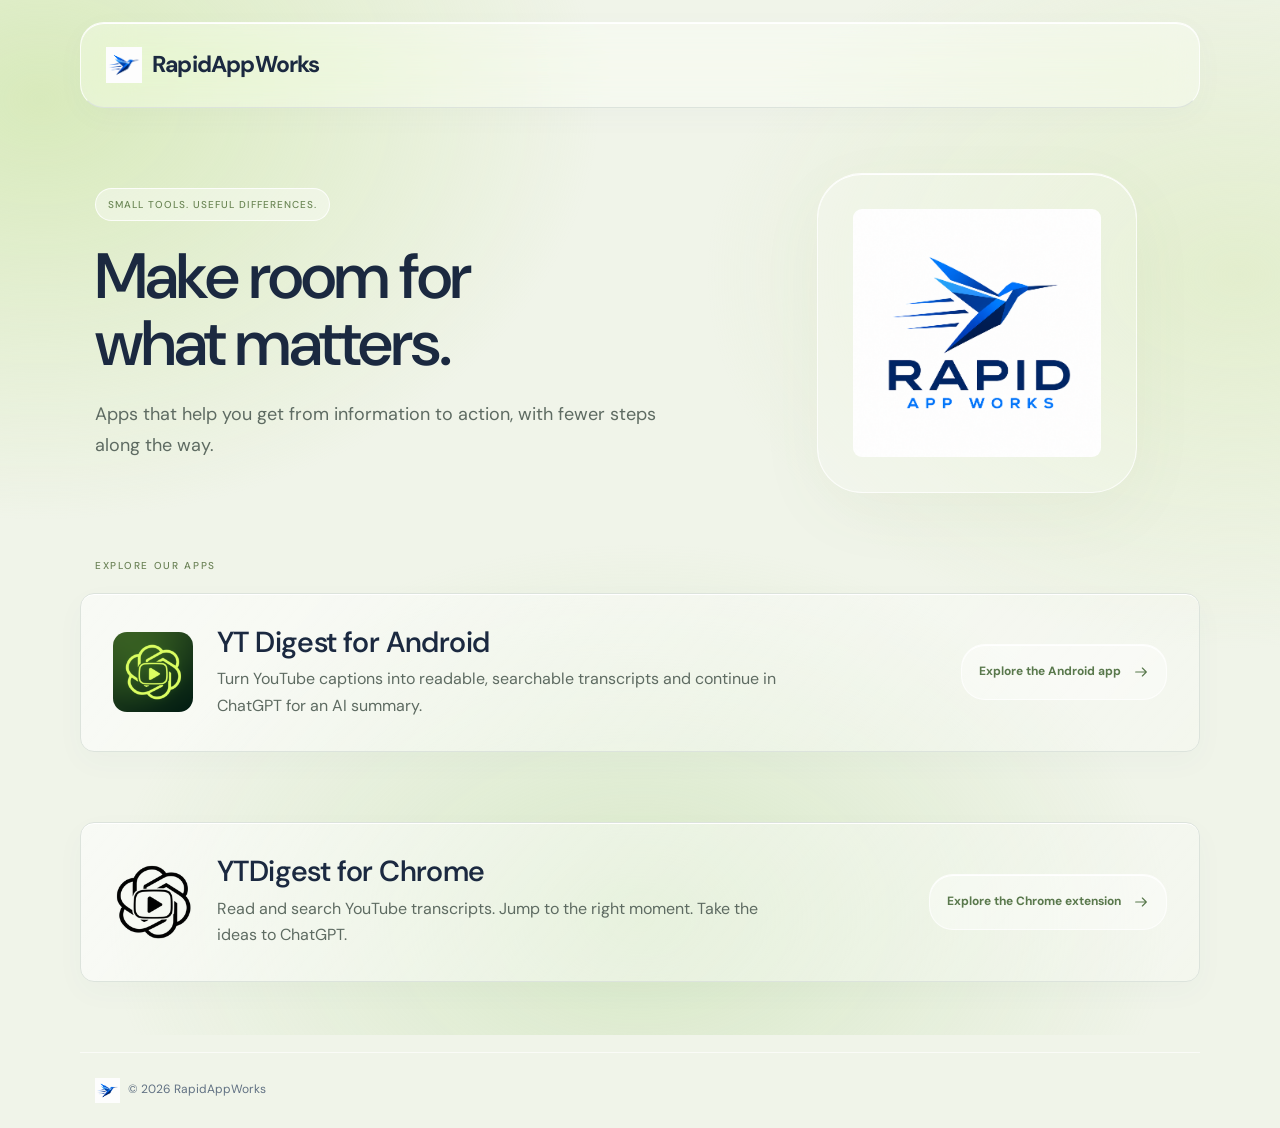
==== commit 50795b40: "Apply lime glass theme and cursor effect to homepage" ====
--- a/index.html
+++ b/index.html
@@ -1,23 +1,15 @@
 <!doctype html>
 <html lang="en">
 <head>
-<!-- Google tag (gtag.js) -->
-<script async src="https://www.googletagmanager.com/gtag/js?id=G-VMC909K813"></script>
-<script>
-window.dataLayer = window.dataLayer || [];
-function gtag(){dataLayer.push(arguments);}
-gtag('js', new Date());
-gtag('config', 'G-VMC909K813');
-</script>
-<script defer src="analytics.js"></script>
+
 <meta charset="utf-8"><meta name="viewport" content="width=device-width, initial-scale=1">
 <title>RapidAppWorks — Useful apps for everyday work</title>
 <meta name="description" content="Discover YT Digest for Android and Chrome: read and search YouTube transcripts, then continue in ChatGPT for AI summaries and questions.">
 <meta name="robots" content="index,follow,max-image-preview:large">
 <link rel="canonical" href="https://rapidappworks.com/"><meta property="og:title" content="RapidAppWorks — Useful apps for everyday work"><meta property="og:description" content="Discover YT Digest for Android and Chrome, from YouTube transcription to ChatGPT summaries."><meta property="og:type" content="website"><meta property="og:url" content="https://rapidappworks.com/">
-<link rel="stylesheet" href="styles.css"><link rel="icon" href="assets/rapidappworks-bird.png" type="image/png"><link rel="apple-touch-icon" href="assets/rapidappworks-bird.png">
+<link rel="stylesheet" href="styles.css"><link rel="stylesheet" href="home.css?v=20261003-2"><link rel="icon" href="assets/rapidappworks-bird.png" type="image/png"><link rel="apple-touch-icon" href="assets/rapidappworks-bird.png">
 <script type="application/ld+json">{"@context":"https://schema.org","@type":"WebSite","name":"RapidAppWorks","url":"https://rapidappworks.com/","publisher":{"@type":"Organization","name":"RapidAppWorks","url":"https://rapidappworks.com/"}}</script>
 <style>.home-header{height:86px;display:flex;align-items:center;border-bottom:1px solid #dce3dc;font-size:23px;font-weight:700;letter-spacing:-.6px}.home-brand{display:inline-flex;align-items:center;gap:10px;color:inherit;text-decoration:none}.home-brand img{width:36px;height:36px;object-fit:contain}.home-footer-brand{display:flex;align-items:center;gap:8px}.home-footer-brand img{width:25px;height:25px;object-fit:contain}.home-hero{display:grid;grid-template-columns:1.5fr 1fr;align-items:center;gap:50px;padding-block:65px}.home-hero h1{font-size:clamp(40px,5vw,66px);letter-spacing:-2px}.home-hero p{max-width:570px;color:#5e6b62;font-size:18px}.home-logo{width:100%;max-width:320px;justify-self:center}.app-card{border:1px solid #dce3dc;border-radius:14px;padding:32px;display:flex;gap:24px;align-items:center;margin:0 0 70px}.app-card>img{width:80px;height:80px}.app-card h2{font-size:29px;margin:0 0 8px}.app-card p{margin:0;max-width:570px;color:#5e6b62}.app-card .install{margin-left:auto;white-space:nowrap}@media(max-width:650px){.home-hero{grid-template-columns:1fr;padding-block:40px;gap:15px}.home-logo{max-width:190px;grid-row:1}.app-card{flex-wrap:wrap;padding:24px}.app-card .install{margin:0}.app-card>img{width:55px;height:55px}}</style>
-</head>
-<body><a class="skip" href="#main">Skip to content</a><header class="wrap home-header"><a class="home-brand" href="/" aria-label="RapidAppWorks home"><img src="assets/rapidappworks-bird.png" alt="" width="36" height="36"><span>RapidAppWorks</span></a></header><main id="main" class="wrap"><section class="home-hero"><div><p class="eyebrow">SMALL TOOLS. USEFUL DIFFERENCES.</p><h1>Make room for<br>what matters.</h1><p>Apps that help you get from information to action, with fewer steps along the way.</p></div><img class="home-logo" src="assets/rapidappworks.png" alt="RapidAppWorks blue bird logo" width="320" height="320"></section><section aria-labelledby="apps"><p class="eyebrow" id="apps" style="margin-bottom:18px">EXPLORE OUR APPS</p><article class="app-card"><img src="assets/ytdigest-android/play-store-icon-512.png" alt="YT Digest Android app icon" width="80" height="80"><div><h2>YT Digest for Android</h2><p>Turn YouTube captions into readable, searchable transcripts and continue in ChatGPT for an AI summary.</p></div><a class="install" href="yt-digest-android/">Explore the Android app <span aria-hidden="true">→</span></a></article><article class="app-card"><img src="assets/ytdigest.png" alt="YTDigest Chrome extension icon" width="80" height="80"><div><h2>YTDigest for Chrome</h2><p>Read and search YouTube transcripts. Jump to the right moment. Take the ideas to ChatGPT.</p></div><a class="install" href="yt-digest/">Explore the Chrome extension <span aria-hidden="true">→</span></a></article></section></main><footer class="wrap"><p class="home-footer-brand"><img src="assets/rapidappworks-bird.png" alt="" width="25" height="25">© 2026 RapidAppWorks</p></footer></body>
+<script defer src="home.js?v=20261003-2"></script><script async src="https://www.googletagmanager.com/gtag/js?id=G-VMC909K813"></script><script>window.dataLayer=window.dataLayer||[];function gtag(){dataLayer.push(arguments)}gtag("js",new Date());gtag("config","G-VMC909K813");</script><script defer src="analytics.js"></script></head>
+<body><a class="skip" href="#main">Skip to content</a><header class="wrap home-header"><a class="home-brand" href="/" aria-label="RapidAppWorks home"><img src="assets/rapidappworks-bird.png" alt="" width="36" height="36"><span>RapidAppWorks</span></a></header><main id="main" class="wrap"><section class="home-hero"><div><p class="eyebrow">SMALL TOOLS. USEFUL DIFFERENCES.</p><h1>Make room for<br>what matters.</h1><p>Apps that help you get from information to action, with fewer steps along the way.</p></div><img class="home-logo" src="assets/rapidappworks.png" alt="RapidAppWorks blue bird logo" width="320" height="320"></section><section aria-labelledby="apps"><p class="eyebrow" id="apps" style="margin-bottom:18px">EXPLORE OUR APPS</p><article class="app-card"><img src="assets/ytdigest-android/play-store-icon-512.png" alt="YT Digest Android app icon" width="80" height="80"><div><h2>YT Digest for Android</h2><p>Turn YouTube captions into readable, searchable transcripts and continue in ChatGPT for an AI summary.</p></div><a class="install" href="yt-digest-android/">Explore the Android app <svg viewBox="0 0 24 24" fill="none" stroke="currentColor" stroke-width="1.7" aria-hidden="true"><path d="M4 12h16m-6-6 6 6-6 6"/></svg></a></article><article class="app-card"><img src="assets/ytdigest.png" alt="YTDigest Chrome extension icon" width="80" height="80"><div><h2>YTDigest for Chrome</h2><p>Read and search YouTube transcripts. Jump to the right moment. Take the ideas to ChatGPT.</p></div><a class="install" href="yt-digest/">Explore the Chrome extension <svg viewBox="0 0 24 24" fill="none" stroke="currentColor" stroke-width="1.7" aria-hidden="true"><path d="M4 12h16m-6-6 6 6-6 6"/></svg></a></article></section></main><footer class="wrap"><p class="home-footer-brand"><img src="assets/rapidappworks-bird.png" alt="" width="25" height="25">© 2026 RapidAppWorks</p></footer></body>
 </html>
--- a/home.css
+++ b/home.css
@@ -0,0 +1,4 @@
+@import url('https://fonts.googleapis.com/css2?family=DM+Sans:wght@400;500;550;600;650;700&display=swap');
+:root{--ink:#1b2940;--muted:#617183;--accent:#658548;--line:#ffffffa0}*{box-sizing:border-box}body{margin:0;min-height:100vh;font-family:'DM Sans',system-ui,sans-serif;color:var(--ink);background:#f0f4e9;isolation:isolate}body::before{content:'';position:fixed;inset:-15%;z-index:-1;pointer-events:none;background:radial-gradient(ellipse 42% 45% at 14% 20%,#cce5a5aa,transparent 80%),radial-gradient(ellipse 40% 40% at 86% 35%,#dcebc0aa,transparent 80%),radial-gradient(ellipse 40% 40% at 50% 90%,#bddca377,transparent 80%)}.wrap{width:min(1120px,calc(100% - 64px));margin-inline:auto}.home-header{margin-top:22px;height:72px;padding:0 25px;border:1px solid #ffffffc7;border-radius:24px;background:#ffffff60;backdrop-filter:blur(24px) saturate(150%);box-shadow:inset 0 1px 0 #fff,0 8px 30px #546b9008;font-size:21px;font-weight:600}.home-brand{letter-spacing:-.8px}.home-hero{padding:85px 15px 70px;grid-template-columns:1.4fr 1fr;gap:65px}.home-hero .eyebrow{display:inline-block;border:1px solid #ffffffd0;border-radius:24px;background:#ffffff65;padding:7px 12px;font-size:10px;letter-spacing:1px;font-weight:500;color:#6c8756}.home-hero h1{font-size:clamp(46px,5.8vw,78px);font-weight:550;line-height:1.05;letter-spacing:-3.5px;margin:22px 0}.home-hero p{font-size:19px;line-height:1.7;color:#637483}.home-logo{max-width:285px;padding:35px;border-radius:45px;border:1px solid #ffffffc0;background:#ffffff38;box-shadow:inset 0 1px 0 #fff,0 20px 70px #7189570c;backdrop-filter:blur(14px)}#apps{font-size:10px;font-weight:500;letter-spacing:1.7px;color:#6b8257;margin-left:15px}.app-card{position:relative;padding:30px;border:1px solid #ffffffc9;border-radius:23px;background:linear-gradient(130deg,#ffffff8f,#ffffff40);backdrop-filter:blur(20px);box-shadow:inset 0 1px 0 #fff,0 10px 30px #40558108;margin-bottom:22px;gap:25px;transition:transform .25s,box-shadow .25s}.app-card:hover{transform:translateY(-3px);box-shadow:inset 0 1px 0 #fff,0 16px 40px #40558110}.app-card>img{width:65px;height:65px;object-fit:contain;border-radius:14px}.app-card h2{font-size:24px;letter-spacing:-.6px;font-weight:550;margin:0 0 10px}.app-card p{font-size:16px;line-height:1.65;color:#657383;max-width:475px}.app-card .install{display:inline-flex;align-items:center;gap:12px;padding:13px 17px;border:1px solid #ffffffb0;border-radius:24px;background:#ffffff65;color:#59784c;box-shadow:inset 0 1px 0 #fff;font-size:12px;text-decoration:none}.install svg{width:16px;height:16px}footer.wrap{margin-top:55px;border-top:1px solid #ffffffa0;padding:25px 15px;font-size:12px;color:#708267}.home-footer-brand img{width:22px;height:22px}@media(max-width:700px){.wrap{width:calc(100% - 32px)}.home-header{height:64px;margin-top:14px;padding:0 18px;font-size:19px}.home-hero{padding:45px 8px 35px;grid-template-columns:1fr;gap:25px}.home-logo{grid-row:auto;max-width:170px;padding:20px;border-radius:28px}.home-hero h1{font-size:48px;letter-spacing:-2.5px}.home-hero p{font-size:17px}.app-card{padding:24px;flex-wrap:wrap;gap:18px}.app-card>img{width:50px;height:50px}.app-card h2{font-size:22px}.app-card p{font-size:16px}.app-card .install{margin:0}.home-hero .eyebrow{font-size:9px}}
+@media(prefers-reduced-motion:no-preference){main{animation:enter .65s ease-out both}@keyframes enter{from{opacity:0;transform:translateY(15px)}to{opacity:1;transform:translateY(0)}}}
+.cursor-blob{position:fixed;top:0;left:0;width:250px;height:230px;pointer-events:none;z-index:-1;opacity:0;background:radial-gradient(ellipse at center,#345a2a26 0%,#496c3520 35%,#5b783710 58%,transparent 74%);filter:blur(12px);border-radius:44% 56% 62% 38% / 53% 40% 60% 47%;transition:opacity .35s;will-change:transform;animation:cursor-morph 7s ease-in-out infinite alternate}.cursor-blob.visible{opacity:1}@keyframes cursor-morph{to{border-radius:63% 37% 42% 58% / 36% 63% 37% 64%;scale:1.08 .95}}@media(pointer:coarse),(prefers-reduced-motion:reduce){.cursor-blob{display:none}}
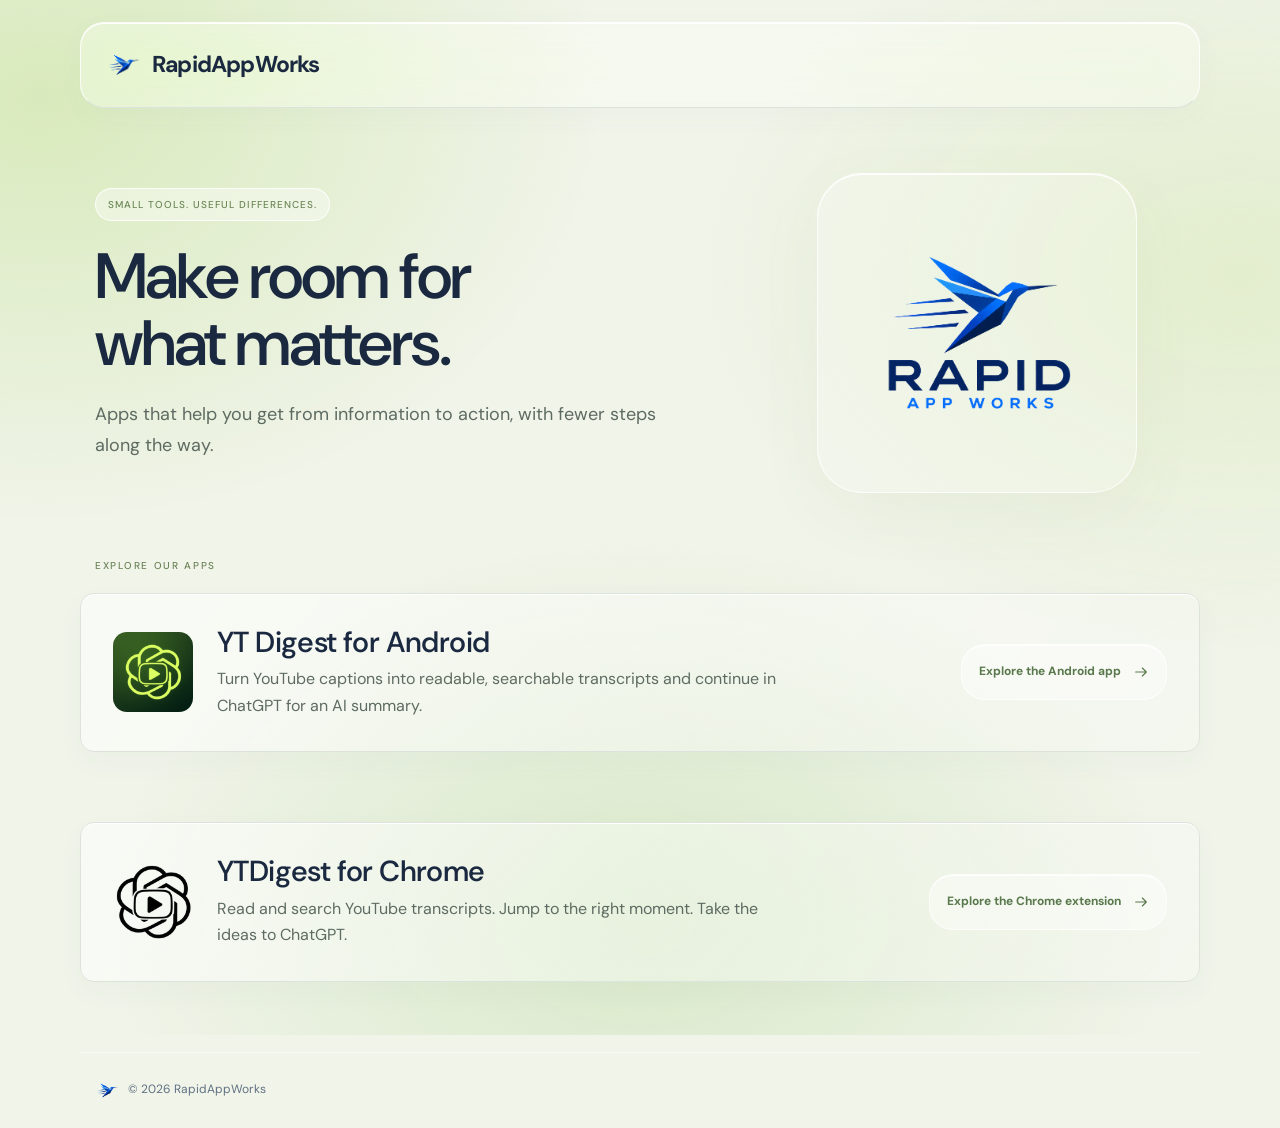
==== commit e38f48aa: "Use transparent homepage brand assets" ====
--- a/index.html
+++ b/index.html
@@ -7,9 +7,9 @@
 <meta name="description" content="Discover YT Digest for Android and Chrome: read and search YouTube transcripts, then continue in ChatGPT for AI summaries and questions.">
 <meta name="robots" content="index,follow,max-image-preview:large">
 <link rel="canonical" href="https://rapidappworks.com/"><meta property="og:title" content="RapidAppWorks — Useful apps for everyday work"><meta property="og:description" content="Discover YT Digest for Android and Chrome, from YouTube transcription to ChatGPT summaries."><meta property="og:type" content="website"><meta property="og:url" content="https://rapidappworks.com/">
-<link rel="stylesheet" href="styles.css"><link rel="stylesheet" href="home.css?v=20261003-2"><link rel="icon" href="assets/rapidappworks-bird.png" type="image/png"><link rel="apple-touch-icon" href="assets/rapidappworks-bird.png">
+<link rel="stylesheet" href="styles.css"><link rel="stylesheet" href="home.css?v=20261003-2"><link rel="icon" href="assets/rapidappworks-bird-transparent.png" type="image/png"><link rel="apple-touch-icon" href="assets/rapidappworks-bird-transparent.png">
 <script type="application/ld+json">{"@context":"https://schema.org","@type":"WebSite","name":"RapidAppWorks","url":"https://rapidappworks.com/","publisher":{"@type":"Organization","name":"RapidAppWorks","url":"https://rapidappworks.com/"}}</script>
 <style>.home-header{height:86px;display:flex;align-items:center;border-bottom:1px solid #dce3dc;font-size:23px;font-weight:700;letter-spacing:-.6px}.home-brand{display:inline-flex;align-items:center;gap:10px;color:inherit;text-decoration:none}.home-brand img{width:36px;height:36px;object-fit:contain}.home-footer-brand{display:flex;align-items:center;gap:8px}.home-footer-brand img{width:25px;height:25px;object-fit:contain}.home-hero{display:grid;grid-template-columns:1.5fr 1fr;align-items:center;gap:50px;padding-block:65px}.home-hero h1{font-size:clamp(40px,5vw,66px);letter-spacing:-2px}.home-hero p{max-width:570px;color:#5e6b62;font-size:18px}.home-logo{width:100%;max-width:320px;justify-self:center}.app-card{border:1px solid #dce3dc;border-radius:14px;padding:32px;display:flex;gap:24px;align-items:center;margin:0 0 70px}.app-card>img{width:80px;height:80px}.app-card h2{font-size:29px;margin:0 0 8px}.app-card p{margin:0;max-width:570px;color:#5e6b62}.app-card .install{margin-left:auto;white-space:nowrap}@media(max-width:650px){.home-hero{grid-template-columns:1fr;padding-block:40px;gap:15px}.home-logo{max-width:190px;grid-row:1}.app-card{flex-wrap:wrap;padding:24px}.app-card .install{margin:0}.app-card>img{width:55px;height:55px}}</style>
 <script defer src="home.js?v=20261003-2"></script><script async src="https://www.googletagmanager.com/gtag/js?id=G-VMC909K813"></script><script>window.dataLayer=window.dataLayer||[];function gtag(){dataLayer.push(arguments)}gtag("js",new Date());gtag("config","G-VMC909K813");</script><script defer src="analytics.js"></script></head>
-<body><a class="skip" href="#main">Skip to content</a><header class="wrap home-header"><a class="home-brand" href="/" aria-label="RapidAppWorks home"><img src="assets/rapidappworks-bird.png" alt="" width="36" height="36"><span>RapidAppWorks</span></a></header><main id="main" class="wrap"><section class="home-hero"><div><p class="eyebrow">SMALL TOOLS. USEFUL DIFFERENCES.</p><h1>Make room for<br>what matters.</h1><p>Apps that help you get from information to action, with fewer steps along the way.</p></div><img class="home-logo" src="assets/rapidappworks.png" alt="RapidAppWorks blue bird logo" width="320" height="320"></section><section aria-labelledby="apps"><p class="eyebrow" id="apps" style="margin-bottom:18px">EXPLORE OUR APPS</p><article class="app-card"><img src="assets/ytdigest-android/play-store-icon-512.png" alt="YT Digest Android app icon" width="80" height="80"><div><h2>YT Digest for Android</h2><p>Turn YouTube captions into readable, searchable transcripts and continue in ChatGPT for an AI summary.</p></div><a class="install" href="yt-digest-android/">Explore the Android app <svg viewBox="0 0 24 24" fill="none" stroke="currentColor" stroke-width="1.7" aria-hidden="true"><path d="M4 12h16m-6-6 6 6-6 6"/></svg></a></article><article class="app-card"><img src="assets/ytdigest.png" alt="YTDigest Chrome extension icon" width="80" height="80"><div><h2>YTDigest for Chrome</h2><p>Read and search YouTube transcripts. Jump to the right moment. Take the ideas to ChatGPT.</p></div><a class="install" href="yt-digest/">Explore the Chrome extension <svg viewBox="0 0 24 24" fill="none" stroke="currentColor" stroke-width="1.7" aria-hidden="true"><path d="M4 12h16m-6-6 6 6-6 6"/></svg></a></article></section></main><footer class="wrap"><p class="home-footer-brand"><img src="assets/rapidappworks-bird.png" alt="" width="25" height="25">© 2026 RapidAppWorks</p></footer></body>
+<body><a class="skip" href="#main">Skip to content</a><header class="wrap home-header"><a class="home-brand" href="/" aria-label="RapidAppWorks home"><img src="assets/rapidappworks-bird-transparent.png" alt="" width="36" height="36"><span>RapidAppWorks</span></a></header><main id="main" class="wrap"><section class="home-hero"><div><p class="eyebrow">SMALL TOOLS. USEFUL DIFFERENCES.</p><h1>Make room for<br>what matters.</h1><p>Apps that help you get from information to action, with fewer steps along the way.</p></div><img class="home-logo" src="assets/rapidappworks-transparent.png" alt="RapidAppWorks blue bird logo" width="320" height="320"></section><section aria-labelledby="apps"><p class="eyebrow" id="apps" style="margin-bottom:18px">EXPLORE OUR APPS</p><article class="app-card"><img src="assets/ytdigest-android/play-store-icon-512.png" alt="YT Digest Android app icon" width="80" height="80"><div><h2>YT Digest for Android</h2><p>Turn YouTube captions into readable, searchable transcripts and continue in ChatGPT for an AI summary.</p></div><a class="install" href="yt-digest-android/">Explore the Android app <svg viewBox="0 0 24 24" fill="none" stroke="currentColor" stroke-width="1.7" aria-hidden="true"><path d="M4 12h16m-6-6 6 6-6 6"/></svg></a></article><article class="app-card"><img src="assets/ytdigest.png" alt="YTDigest Chrome extension icon" width="80" height="80"><div><h2>YTDigest for Chrome</h2><p>Read and search YouTube transcripts. Jump to the right moment. Take the ideas to ChatGPT.</p></div><a class="install" href="yt-digest/">Explore the Chrome extension <svg viewBox="0 0 24 24" fill="none" stroke="currentColor" stroke-width="1.7" aria-hidden="true"><path d="M4 12h16m-6-6 6 6-6 6"/></svg></a></article></section></main><footer class="wrap"><p class="home-footer-brand"><img src="assets/rapidappworks-bird-transparent.png" alt="" width="25" height="25">© 2026 RapidAppWorks</p></footer></body>
 </html>
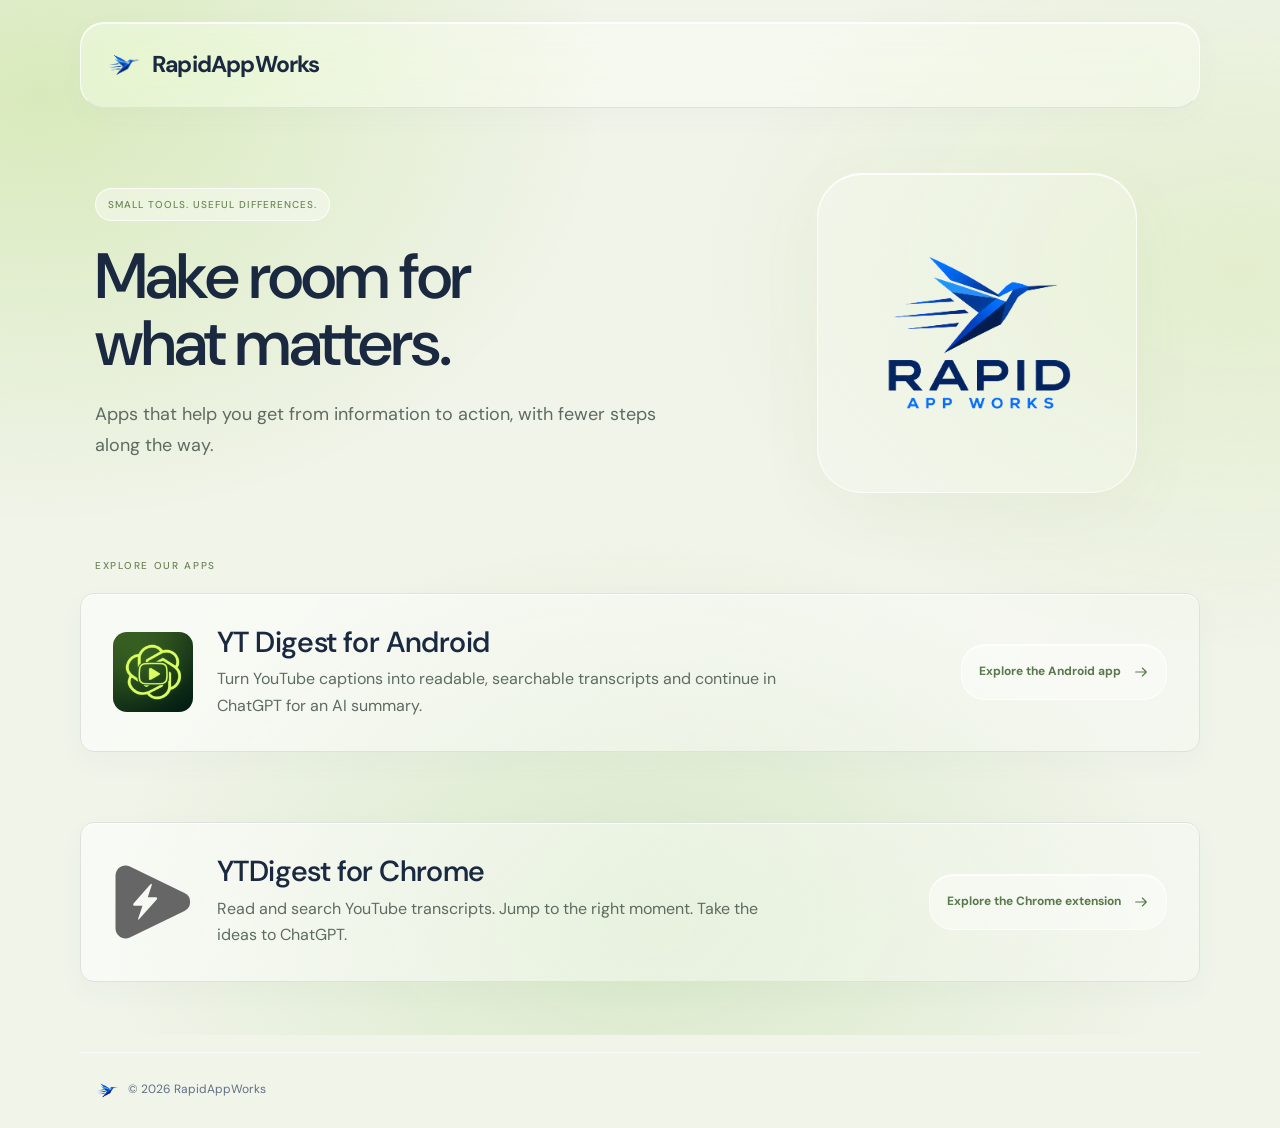
==== commit 88f8d848: "Update YT Digest homepage with configurable gray branding" ====
--- a/index.html
+++ b/index.html
@@ -11,5 +11,5 @@
 <script type="application/ld+json">{"@context":"https://schema.org","@type":"WebSite","name":"RapidAppWorks","url":"https://rapidappworks.com/","publisher":{"@type":"Organization","name":"RapidAppWorks","url":"https://rapidappworks.com/"}}</script>
 <style>.home-header{height:86px;display:flex;align-items:center;border-bottom:1px solid #dce3dc;font-size:23px;font-weight:700;letter-spacing:-.6px}.home-brand{display:inline-flex;align-items:center;gap:10px;color:inherit;text-decoration:none}.home-brand img{width:36px;height:36px;object-fit:contain}.home-footer-brand{display:flex;align-items:center;gap:8px}.home-footer-brand img{width:25px;height:25px;object-fit:contain}.home-hero{display:grid;grid-template-columns:1.5fr 1fr;align-items:center;gap:50px;padding-block:65px}.home-hero h1{font-size:clamp(40px,5vw,66px);letter-spacing:-2px}.home-hero p{max-width:570px;color:#5e6b62;font-size:18px}.home-logo{width:100%;max-width:320px;justify-self:center}.app-card{border:1px solid #dce3dc;border-radius:14px;padding:32px;display:flex;gap:24px;align-items:center;margin:0 0 70px}.app-card>img{width:80px;height:80px}.app-card h2{font-size:29px;margin:0 0 8px}.app-card p{margin:0;max-width:570px;color:#5e6b62}.app-card .install{margin-left:auto;white-space:nowrap}@media(max-width:650px){.home-hero{grid-template-columns:1fr;padding-block:40px;gap:15px}.home-logo{max-width:190px;grid-row:1}.app-card{flex-wrap:wrap;padding:24px}.app-card .install{margin:0}.app-card>img{width:55px;height:55px}}</style>
 <script defer src="home.js?v=20261003-2"></script><script async src="https://www.googletagmanager.com/gtag/js?id=G-VMC909K813"></script><script>window.dataLayer=window.dataLayer||[];function gtag(){dataLayer.push(arguments)}gtag("js",new Date());gtag("config","G-VMC909K813");</script><script defer src="analytics.js"></script></head>
-<body><a class="skip" href="#main">Skip to content</a><header class="wrap home-header"><a class="home-brand" href="/" aria-label="RapidAppWorks home"><img src="assets/rapidappworks-bird-transparent.png" alt="" width="36" height="36"><span>RapidAppWorks</span></a></header><main id="main" class="wrap"><section class="home-hero"><div><p class="eyebrow">SMALL TOOLS. USEFUL DIFFERENCES.</p><h1>Make room for<br>what matters.</h1><p>Apps that help you get from information to action, with fewer steps along the way.</p></div><img class="home-logo" src="assets/rapidappworks-transparent.png" alt="RapidAppWorks blue bird logo" width="320" height="320"></section><section aria-labelledby="apps"><p class="eyebrow" id="apps" style="margin-bottom:18px">EXPLORE OUR APPS</p><article class="app-card"><img src="assets/ytdigest-android/play-store-icon-512.png" alt="YT Digest Android app icon" width="80" height="80"><div><h2>YT Digest for Android</h2><p>Turn YouTube captions into readable, searchable transcripts and continue in ChatGPT for an AI summary.</p></div><a class="install" href="yt-digest-android/">Explore the Android app <svg viewBox="0 0 24 24" fill="none" stroke="currentColor" stroke-width="1.7" aria-hidden="true"><path d="M4 12h16m-6-6 6 6-6 6"/></svg></a></article><article class="app-card"><img src="assets/ytdigest.png" alt="YTDigest Chrome extension icon" width="80" height="80"><div><h2>YTDigest for Chrome</h2><p>Read and search YouTube transcripts. Jump to the right moment. Take the ideas to ChatGPT.</p></div><a class="install" href="yt-digest/">Explore the Chrome extension <svg viewBox="0 0 24 24" fill="none" stroke="currentColor" stroke-width="1.7" aria-hidden="true"><path d="M4 12h16m-6-6 6 6-6 6"/></svg></a></article></section></main><footer class="wrap"><p class="home-footer-brand"><img src="assets/rapidappworks-bird-transparent.png" alt="" width="25" height="25">© 2026 RapidAppWorks</p></footer></body>
+<body><a class="skip" href="#main">Skip to content</a><header class="wrap home-header"><a class="home-brand" href="/" aria-label="RapidAppWorks home"><img src="assets/rapidappworks-bird-transparent.png" alt="" width="36" height="36"><span>RapidAppWorks</span></a></header><main id="main" class="wrap"><section class="home-hero"><div><p class="eyebrow">SMALL TOOLS. USEFUL DIFFERENCES.</p><h1>Make room for<br>what matters.</h1><p>Apps that help you get from information to action, with fewer steps along the way.</p></div><img class="home-logo" src="assets/rapidappworks-transparent.png" alt="RapidAppWorks blue bird logo" width="320" height="320"></section><section aria-labelledby="apps"><p class="eyebrow" id="apps" style="margin-bottom:18px">EXPLORE OUR APPS</p><article class="app-card"><img src="assets/ytdigest-android/play-store-icon-512.png" alt="YT Digest Android app icon" width="80" height="80"><div><h2>YT Digest for Android</h2><p>Turn YouTube captions into readable, searchable transcripts and continue in ChatGPT for an AI summary.</p></div><a class="install" href="yt-digest-android/">Explore the Android app <svg viewBox="0 0 24 24" fill="none" stroke="currentColor" stroke-width="1.7" aria-hidden="true"><path d="M4 12h16m-6-6 6 6-6 6"/></svg></a></article><article class="app-card"><img src="assets/ytdigest-extension/logo.svg" alt="YTDigest Chrome extension icon" width="80" height="80"><div><h2>YTDigest for Chrome</h2><p>Read and search YouTube transcripts. Jump to the right moment. Take the ideas to ChatGPT.</p></div><a class="install" href="yt-digest/">Explore the Chrome extension <svg viewBox="0 0 24 24" fill="none" stroke="currentColor" stroke-width="1.7" aria-hidden="true"><path d="M4 12h16m-6-6 6 6-6 6"/></svg></a></article></section></main><footer class="wrap"><p class="home-footer-brand"><img src="assets/rapidappworks-bird-transparent.png" alt="" width="25" height="25">© 2026 RapidAppWorks</p></footer></body>
 </html>
